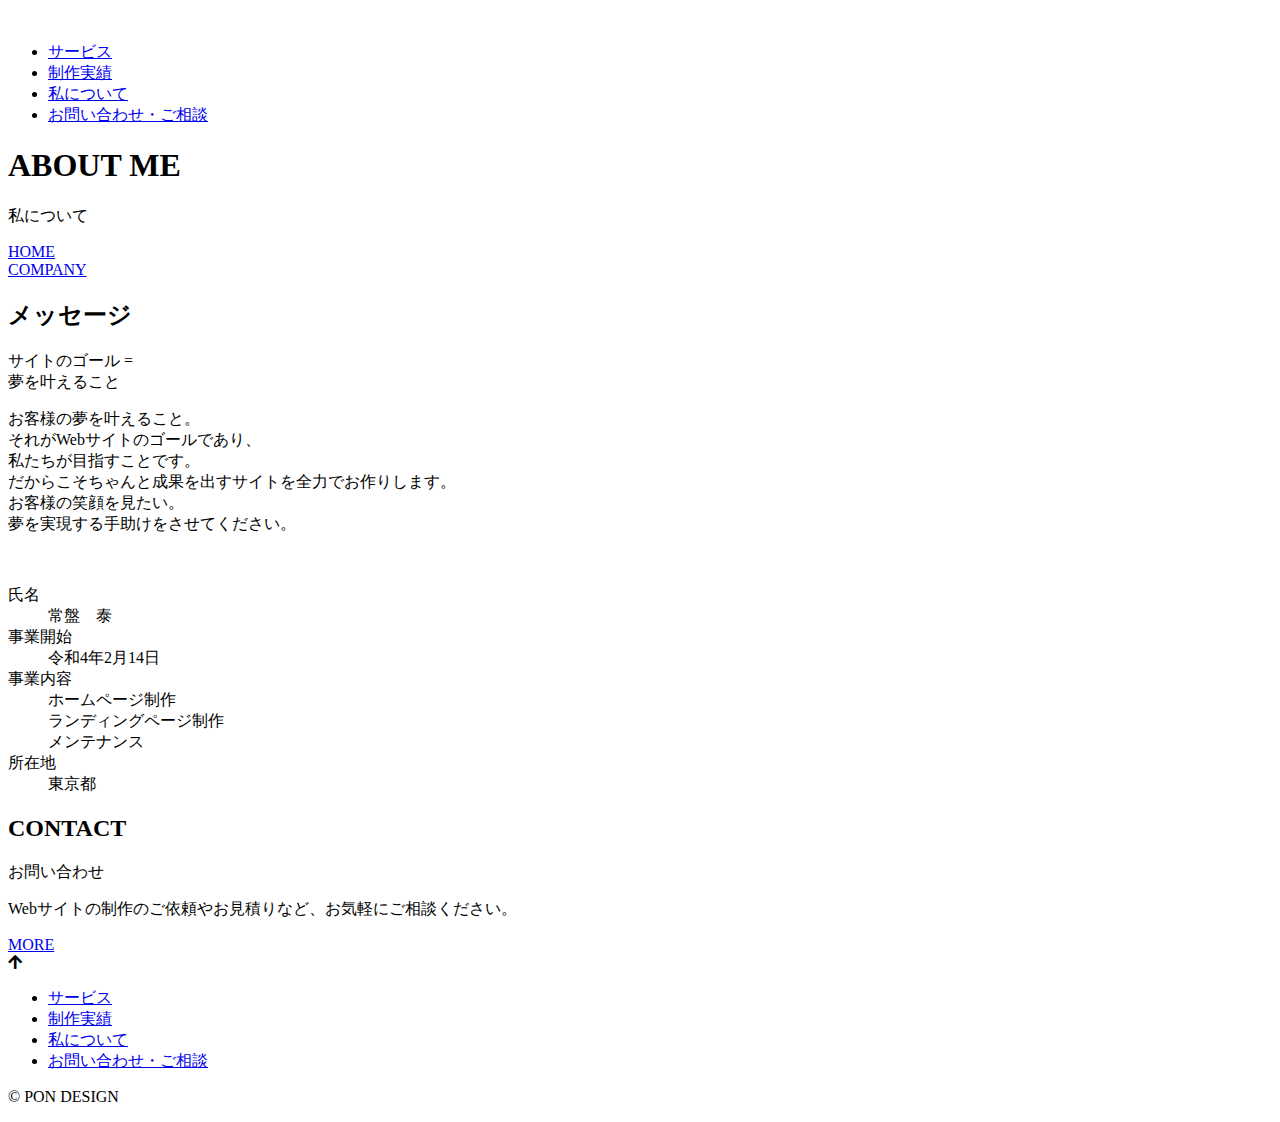
==== company.html @ ebe5a613 "Add files via upload" ====
<!DOCTYPE html>
<html lang="ja">

<head>
  <meta charset="UTF-8">
  <meta http-equiv="X-UA-Compatible" content="IE=edge">
  <meta name="viewport" content="width=device-width, initial-scale=1.0">
  <meta name="description" content="description">
  <title>ねこぽん</title>
  <!-- fontawesome	 -->
  <link rel="stylesheet" href="https://cdnjs.cloudflare.com/ajax/libs/font-awesome/5.11.2/css/all.css">
  <!-- icon -->
  <link rel="shortcut icon" href="./img/favicon.ico" type="image/x-icon">
  <!-- reset css	 -->
  <link rel="stylesheet" href="./css/reset.css">
  <!-- 	google font -->
  <link
    href="https://fonts.googleapis.com/css2?family=Montserrat:wght@400;700&family=Source+Sans+Pro:wght@400;700&display=swap"
    rel="stylesheet">
  <!--  slick	 -->
  <link href="./slick/slick-theme.css" rel="stylesheet" type="text/css">
  <link href="./slick/slick.css" rel="stylesheet" type="text/css">
  <!-- original css	 -->
  <link rel="stylesheet" href="./css/style.css">
</head>

<body>
  <header class="header">
    <div class="header__inner inner">
      <div class="site-title"><a href="./"><img src="./img/logo.svg" alt=""></a></div>
      <nav class="header__nav">
        <ul class="header__list">
          <li class="header__item"><a href="./service.html" class="header__item__link">サービス</a></li>
          <li class="header__item"><a href="./works.html" class="header__item__link">制作実績</a></li>
          <li class="header__item"><a href="./company.html" class="header__item__link">私について</a></li>
          <!-- <li class="header__item"><a href="./recruit.html" class="header__item__link">RECRUIT</a></li> -->
          <li class="header__item"><a href="./contact.html" class="header__item__link">お問い合わせ・ご相談</a></li>
        </ul>
      </nav>
      <div class="burger-btn">
        <span class="bar bar__top"></span>
        <span class="bar bar__mid"></span>
        <span class="bar bar__bottom"></span>
      </div>
    </div>
    <div class="mask"></div>
  </header>
  <!-- /.header -->

  <main class="main">
    <div class="mainvisual">
      <div class="main__contents">
        <h1 class="main-copy">ABOUT ME</h1>
        <p class="sub-copy">私について</p>
      </div>
    </div>
    <!-- /.mainvisual -->

    <div class="pankuzu">
      <div class="pankuzu__inner inner">
        <div class="pankuzu__item"><a href="./">HOME</a></div>
        <div class="pankuzu__item"><a href="./service.html">COMPANY</a></div>
      </div>
    </div>

    <section class="message">
      <div class="message__inner inner">
          <div class="message__contents">
              <h2 class="section-title">メッセージ</h2>
              <p class="message-lead">サイトのゴール =<br class="hidden-md"> 夢を叶えること</p>
              <p class="message-detail">
                  お客様の夢を叶えること。<br>
                  それがWebサイトのゴールであり、<br class="hidden-md">私たちが目指すことです。<br class="hidden-md">だからこそちゃんと成果を出すサイトを全力でお作りします。<br class="hidden-md">お客様の笑顔を見たい。<br>
                  夢を実現する手助けをさせてください。
              </p>
          </div>
      </div>
      <div class="message__content inner">
        <div class="message__content-img"><img src="./img/profile.jpg" alt=""></div>
        <div class="message__content__body">
          <p class="message__content__body-text">
            <dl class="company__list">
              <div class="company__item">
                <dt class="company__item-title">氏名</dt>
                <dd class="company_item-detail">常盤　泰</dd>
              </div>
              <div class="company__item">
                <dt class="company__item-title">事業開始</dt>
                <dd class="company_item-detail">令和4年2月14日</dd>
              </div>
              <div class="company__item">
                <dt class="company__item-title">事業内容</dt>
                <dd class="company_item-detail lh">
                  ホームページ制作<br>
                  ランディングページ制作<br>
                  メンテナンス
                </dd>
              </div>
              <div class="company__item">
                <dt class="company__item-title">所在地</dt>
                <dd class="company_item-detail">東京都</dd>
              </div>
            </dl>
          </p>
        </div>
      </div>
    </section>
    <!-- /.message -->

    <section class="company">
      <div class="company__inner inner">

      </div>
    </section>
    <!-- /.company -->

    <section class="contact">
      <div class="contact__inner inner">
          <h2 class="section-title">CONTACT</h2>
          <span class="section-subtitle">お問い合わせ</span>
          <p class="contact-text">Webサイトの制作のご依頼やお見積りなど、お気軽にご相談ください。</p>
          <div class="util-btn btn"><a href="./contact.html">MORE</a></div>
      </div>
    </section>
    <!-- /.contact -->

    <a class="totop"><i class="fas fa-arrow-up"></i></a>
  </main>
  <!-- /.main -->

  <footer class="footer">
    <div class="footer__inner inner">
      <nav class="footer__nav">
        <ul class="footer__list">
          <li class="footer__item"><a href="./service.html" class="footer__item__link">サービス</a></li>
          <li class="footer__item"><a href="./works.html" class="footer__item__link">制作実績</a></li>
          <li class="footer__item"><a href="./company.html" class="footer__item__link">私について</a></li>
          <!-- <li class="footer__item"><a href="./recruit.html" class="footer__item__link">RECRUIT</a></li> -->
          <li class="footer__item"><a href="./contact.html" class="footer__item__link">お問い合わせ・ご相談</a></li>
        </ul>
      </nav>
      <p class="copyright">&copy; PON DESIGN</p>
    </div>
  </footer>
  <!-- /.footer -->

  <!-- jquery cdn google -->
  <script src="https://ajax.googleapis.com/ajax/libs/jquery/3.6.0/jquery.min.js"></script>
  <!-- slick -->
  <script src="https://cdn.jsdelivr.net/npm/jquery@3/dist/jquery.min.js"></script>
  <script src="./slick/slick.min.js"></script>
  <!-- original js -->
  <script src="./js/script.js"></script>
</body>

</html>
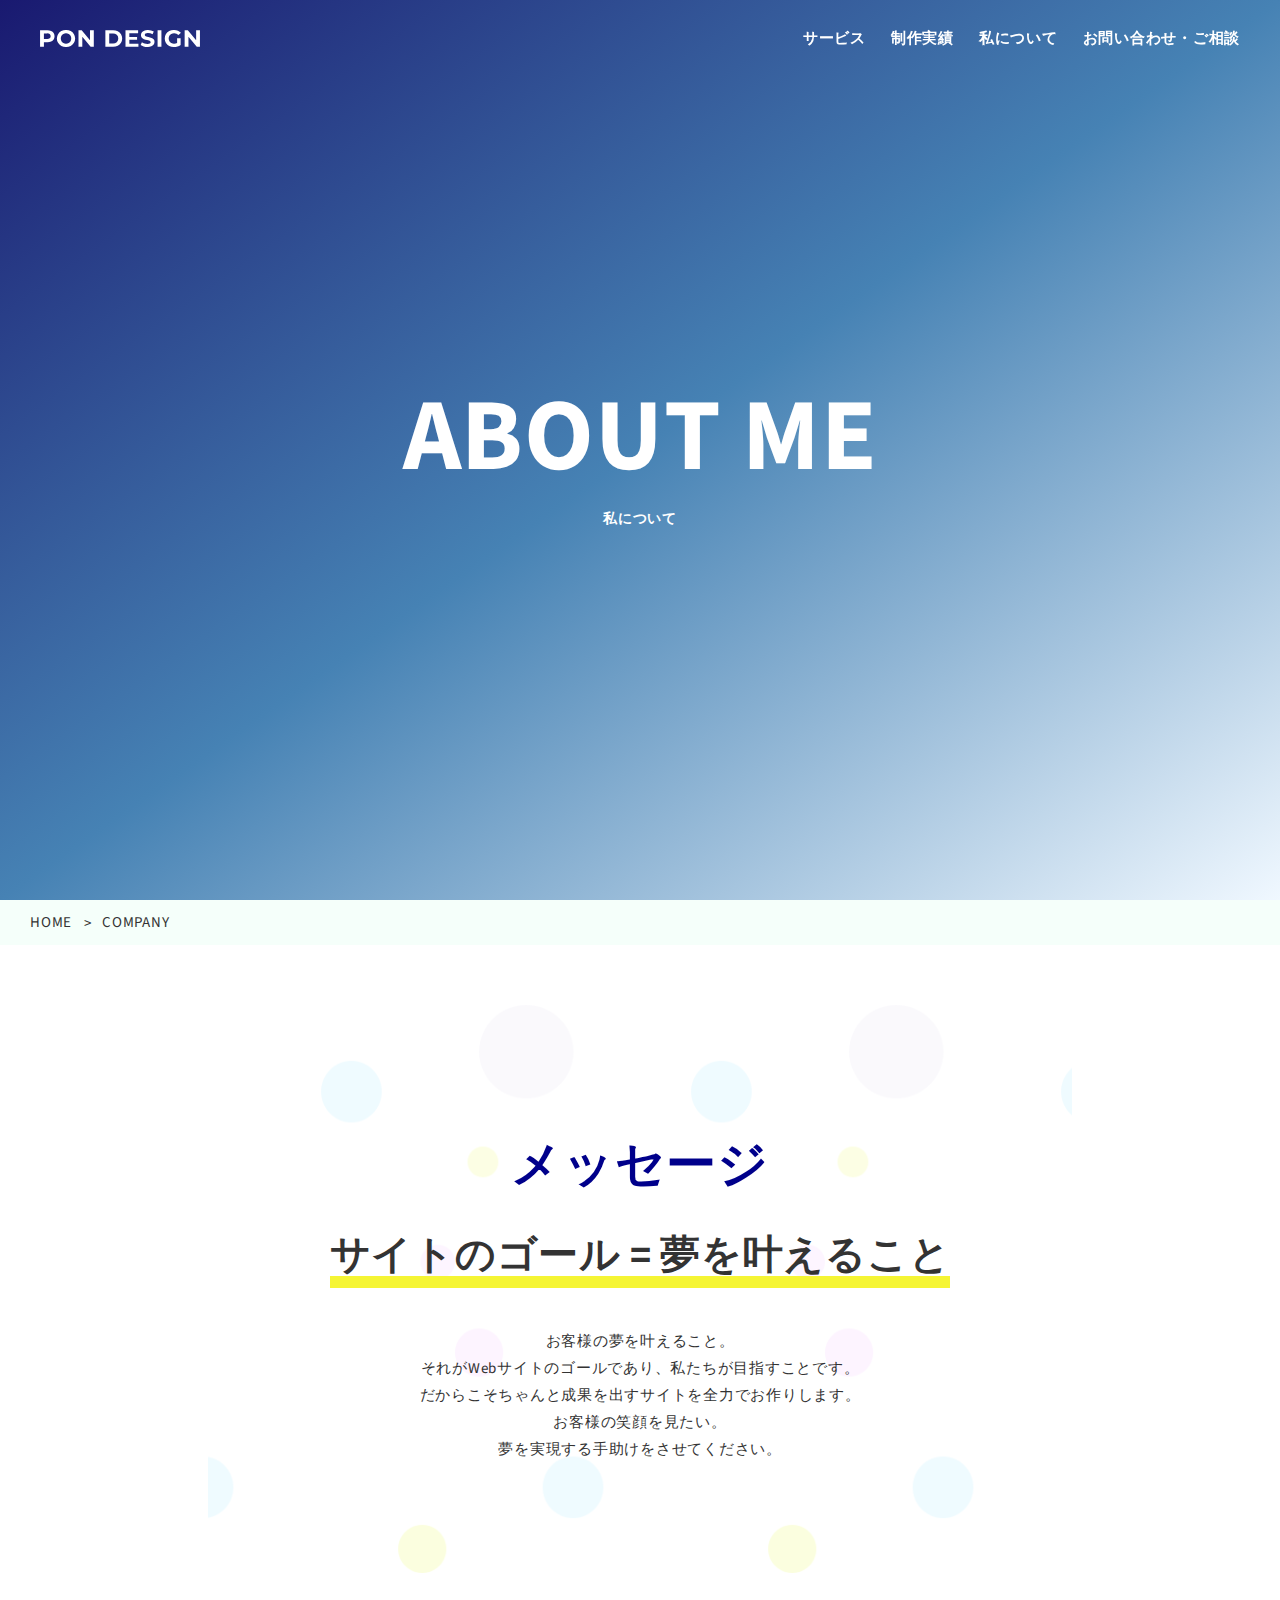
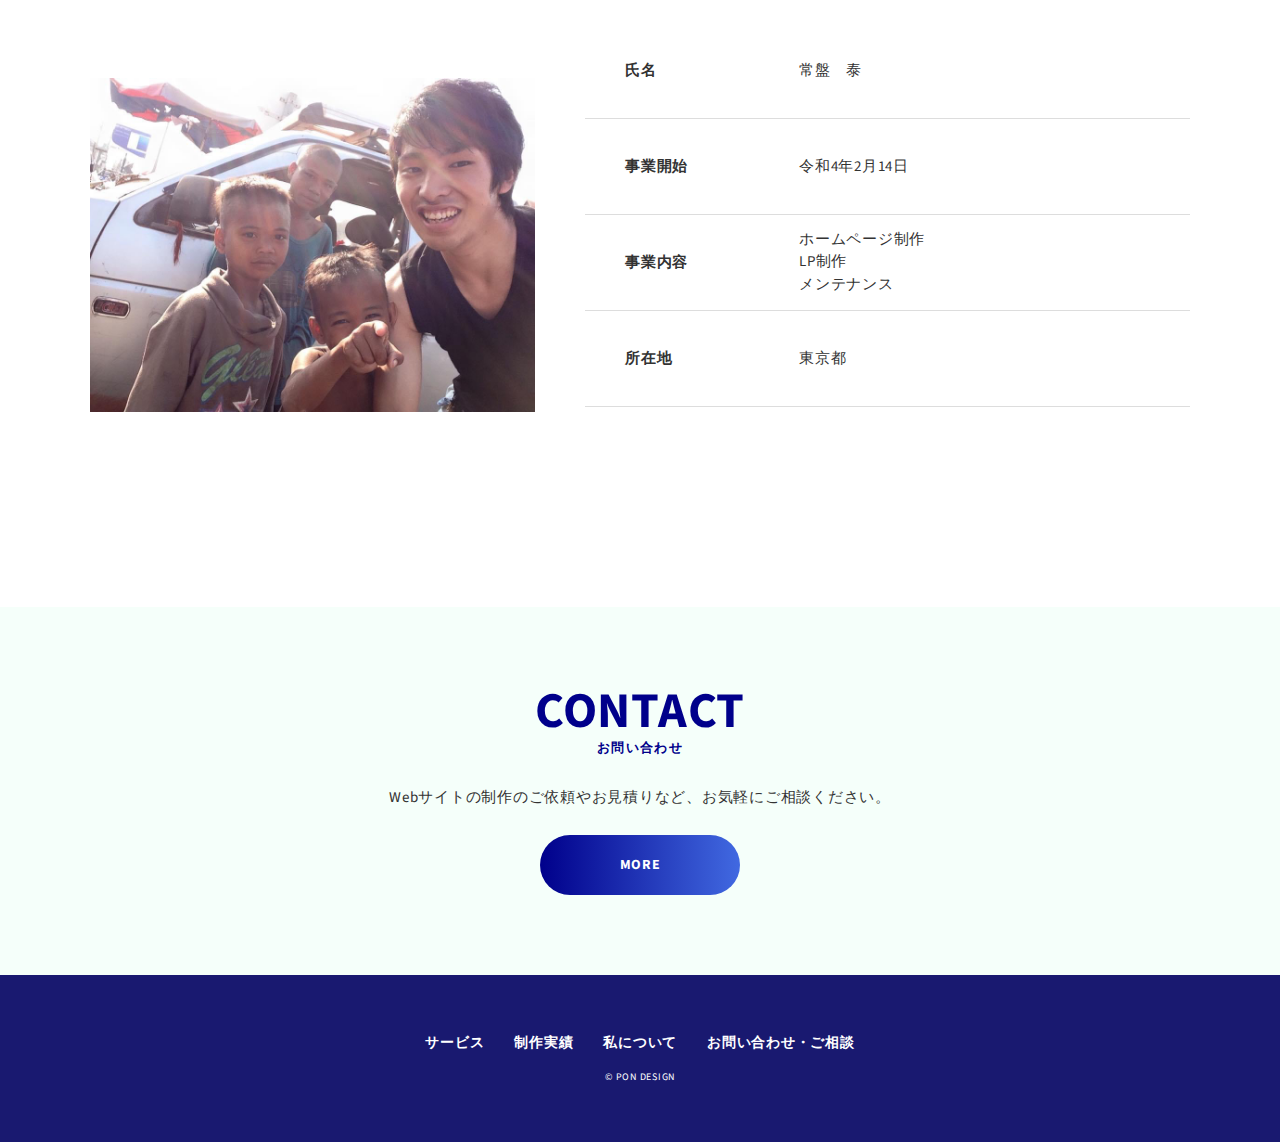
==== commit 0709b750: "Add files via upload" ====
--- a/company.html
+++ b/company.html
@@ -92,7 +92,7 @@
                 <dt class="company__item-title">事業内容</dt>
                 <dd class="company_item-detail lh">
                   ホームページ制作<br>
-                  ランディングページ制作<br>
+                  LP制作<br>
                   メンテナンス
                 </dd>
               </div>
--- a/css/style.css
+++ b/css/style.css
@@ -0,0 +1,2005 @@
+@charset "UTF-8";
+/*==================================================================
+# 設定
+================================================================= */
+/* 色
+-------------------------------------------------------------*/
+/* レイアウト値
+-------------------------------------------------------------*/
+/* 階層
+-------------------------------------------------------------*/
+/* ブレークポイント
+-------------------------------------------------------------*/
+/* メディアクエリー
+-------------------------------------------------------------*/
+/*==================================================================
+# 初期化
+================================================================= */
+*,
+*::before,
+*::after {
+  -webkit-box-sizing: border-box;
+          box-sizing: border-box;
+}
+
+html,
+body {
+  margin: 0;
+  padding: 0;
+}
+
+html {
+  font-size: 62.5%;
+}
+
+body {
+  font-family: 'Montserrat', sans-serif;
+  font-family: 'Source Sans Pro', sans-serif;
+  font-size: 1.5rem;
+  letter-spacing: .05em;
+  color: #333;
+  -webkit-font-smoothing: antialiased;
+  -moz-osx-font-smoothing: grayscale;
+  overflow-x: hidden;
+  overflow-wrap: break-word;
+}
+
+body.noscroll {
+  overflow: hidden;
+}
+
+img {
+  width: 100%;
+  vertical-align: bottom;
+  height: auto;
+  border: none;
+}
+
+/*==================================================================
+#  補完クラス
+================================================================= */
+/*タブレットだけ非表示 
+-------------------------------------------------------------*/
+@media screen and (min-width: 769px) {
+  .hidden-md {
+    display: none;
+  }
+}
+
+/*スマホだけ非表示 
+-------------------------------------------------------------*/
+@media screen and (max-width: 768px) {
+  .hidden-sm {
+    display: none;
+  }
+}
+
+/* セクション
+-------------------------------------------------------------*/
+.section-title {
+  font-size: 5rem;
+  font-weight: 700;
+  color: #00008b;
+  padding-bottom: 5px;
+  text-align: center;
+}
+
+@media screen and (max-width: 768px) {
+  .section-title {
+    font-size: 3rem;
+  }
+}
+
+.section-subtitle {
+  display: block;
+  font-size: 1.3rem;
+  font-weight: 700;
+  color: #00008b;
+  letter-spacing: .1em;
+  text-align: center;
+}
+
+/* 共通クラス
+-------------------------------------------------------------*/
+.inner {
+  margin: 0 auto;
+  padding: 0 30px;
+  -webkit-box-sizing: content-box;
+          box-sizing: content-box;
+}
+
+@media screen and (max-width: 768px) {
+  .inner {
+    padding: 0 20px;
+  }
+}
+
+.text-left {
+  text-align-last: left;
+}
+
+.btn a {
+  display: inline-block;
+  border-radius: 50px;
+  width: 200px;
+  height: 60px;
+  line-height: 60px;
+  color: #fff;
+  background-color: #00008b;
+  text-align: center;
+  -webkit-transition: opacity .3s;
+  transition: opacity .3s;
+}
+
+.btn a:hover {
+  -webkit-transition: opacity .3s;
+  transition: opacity .3s;
+}
+
+.util-btn {
+  margin-top: 30px;
+  text-align: center;
+}
+
+.util-btn a {
+  color: #fff;
+  font-size: 1.4rem;
+  font-weight: 700;
+  background: -webkit-gradient(linear, left top, right top, from(darkblue), to(royalblue));
+  background: linear-gradient(to right, darkblue, royalblue);
+  cursor: pointer;
+}
+
+.util-btn a:hover {
+  opacity: .7;
+}
+
+/* pankuzu
+-------------------------------------------------------------*/
+.pankuzu {
+  background-color: #f5fffa;
+  height: 45px;
+  line-height: 45px;
+  overflow: hidden;
+}
+
+.pankuzu__inner {
+  display: -webkit-box;
+  display: -ms-flexbox;
+  display: flex;
+}
+
+.pankuzu__item {
+  margin-right: 30px;
+  position: relative;
+}
+
+.pankuzu__item::after {
+  position: absolute;
+  content: '>';
+  top: 50%;
+  right: -20px;
+  -webkit-transform: translateY(-50%);
+          transform: translateY(-50%);
+}
+
+.pankuzu__item:last-child::after {
+  position: absolute;
+  content: '';
+}
+
+.pankuzu__item a {
+  text-decoration: none;
+  color: #333;
+}
+
+@media screen and (max-width: 768px) {
+  .pankuzu__item a {
+    font-size: 1.1rem;
+  }
+}
+
+/*==================================================================
+# header
+================================================================= */
+.header {
+  position: fixed;
+  top: 0;
+  left: 0;
+  width: 100%;
+  padding: 30px 0;
+  z-index: 30;
+}
+
+.header.scroll {
+  background-color: #00008b;
+}
+
+.header__inner {
+  max-width: 1200px;
+  display: -webkit-box;
+  display: -ms-flexbox;
+  display: flex;
+  -webkit-box-pack: justify;
+      -ms-flex-pack: justify;
+          justify-content: space-between;
+  -webkit-box-align: center;
+      -ms-flex-align: center;
+          align-items: center;
+}
+
+.site-title {
+  width: 160px;
+}
+
+.site-title.hidden {
+  opacity: 0;
+}
+
+@media screen and (max-width: 768px) {
+  .site-title {
+    width: 122px;
+  }
+}
+
+@media screen and (max-width: 768px) {
+  .header__nav {
+    position: fixed;
+    top: 200px;
+    left: 0;
+    display: none;
+    width: 100%;
+    height: 100%;
+  }
+}
+
+.header__list {
+  display: -webkit-box;
+  display: -ms-flexbox;
+  display: flex;
+}
+
+@media screen and (max-width: 768px) {
+  .header__list {
+    position: fixed;
+    -webkit-box-orient: vertical;
+    -webkit-box-direction: normal;
+        -ms-flex-direction: column;
+            flex-direction: column;
+    -webkit-box-align: center;
+        -ms-flex-align: center;
+            align-items: center;
+    -webkit-box-pack: center;
+        -ms-flex-pack: center;
+            justify-content: center;
+    width: 100%;
+  }
+}
+
+@media screen and (min-width: 769px) {
+  .header__item + .header__item {
+    margin-left: 25px;
+  }
+}
+
+@media screen and (max-width: 768px) {
+  .header__item {
+    padding: 20px 0;
+  }
+}
+
+.header__item__link {
+  display: inline-block;
+  color: #fff;
+  font-size: 1.5rem;
+  font-weight: 700;
+  position: relative;
+}
+
+.header__item__link::after {
+  position: absolute;
+  left: 0;
+  content: '';
+  width: 100%;
+  height: 2px;
+  background-color: #fff;
+  bottom: -8px;
+  -webkit-transform: scale(0, 1);
+          transform: scale(0, 1);
+  -webkit-transform-origin: left top;
+          transform-origin: left top;
+  -webkit-transition: -webkit-transform .3s;
+  transition: -webkit-transform .3s;
+  transition: transform .3s;
+  transition: transform .3s, -webkit-transform .3s;
+}
+
+.header__item__link:hover::after {
+  -webkit-transform: scale(1, 1);
+          transform: scale(1, 1);
+}
+
+.burger-btn {
+  display: none;
+  z-index: 30;
+}
+
+@media screen and (max-width: 768px) {
+  .burger-btn {
+    display: block;
+  }
+  .burger-btn.cross .bar__top {
+    -webkit-transform: translateY(12px) rotate(45deg);
+            transform: translateY(12px) rotate(45deg);
+    -webkit-transition: -webkit-transform .3s;
+    transition: -webkit-transform .3s;
+    transition: transform .3s;
+    transition: transform .3s, -webkit-transform .3s;
+  }
+  .burger-btn.cross .bar__mid {
+    opacity: 0;
+    -webkit-transition: opacity .3s;
+    transition: opacity .3s;
+  }
+  .burger-btn.cross .bar__bottom {
+    -webkit-transform: translateY(-6px) rotate(-45deg);
+            transform: translateY(-6px) rotate(-45deg);
+    -webkit-transition: -webkit-transform .3s;
+    transition: -webkit-transform .3s;
+    transition: transform .3s;
+    transition: transform .3s, -webkit-transform .3s;
+  }
+}
+
+.bar {
+  display: block;
+  width: 34px;
+  height: 2px;
+  border-radius: 3px;
+  background-color: #fff;
+  -webkit-transition: -webkit-transform .3s;
+  transition: -webkit-transform .3s;
+  transition: transform .3s;
+  transition: transform .3s, -webkit-transform .3s;
+}
+
+.bar__top {
+  margin-bottom: 7px;
+}
+
+.bar__mid {
+  margin-bottom: 7px;
+}
+
+.mask {
+  position: fixed;
+  top: 0;
+  left: 0;
+  width: 100%;
+  height: 100%;
+  background: linear-gradient(45deg, darkblue, royalblue);
+  z-index: -1;
+  display: none;
+}
+
+.mask.open {
+  display: block;
+}
+
+/* mainvisual 
+-------------------------------------------------------------*/
+.mainvisual {
+  background: -webkit-gradient(linear, left top, right bottom, from(#191970), color-stop(#4682b4), to(#f0f8ff));
+  background: linear-gradient(to bottom right, #191970, #4682b4, #f0f8ff);
+  position: relative;
+  top: 0;
+  left: 0;
+  width: 100%;
+  height: 100vh;
+  padding: 0 30px;
+}
+
+.main__contents {
+  width: 100%;
+  position: absolute;
+  top: 50%;
+  left: 50%;
+  -webkit-transform: translate(-50%, -50%);
+          transform: translate(-50%, -50%);
+  text-align: center;
+}
+
+@media screen and (max-width: 768px) {
+  .main__contents {
+    text-align: left;
+    padding: 0 30px;
+  }
+}
+
+.main-copy {
+  font-size: 10.2rem;
+  font-weight: 700;
+  line-height: 1.25;
+  color: #fff;
+}
+
+@media screen and (max-width: 768px) {
+  .main-copy {
+    font-size: 4.8rem;
+  }
+}
+
+.sub-copy {
+  margin-top: 10px;
+  font-size: 1.4rem;
+  font-weight: 700;
+  color: #fff;
+}
+
+@media screen and (max-width: 768px) {
+  .sub-copy {
+    font-size: 1.3rem;
+  }
+}
+
+.ja-copy {
+  margin-top: 20px;
+  font-size: 2.4rem;
+  font-weight: 700;
+  color: #fff;
+  letter-spacing: .108em;
+}
+
+@media screen and (max-width: 768px) {
+  .ja-copy {
+    font-size: 1.6rem;
+    line-height: 1.8125;
+  }
+}
+
+.mainvisual-btn {
+  margin-top: 50px;
+}
+
+.mainvisual-btn a {
+  border: 1px solid #fff;
+  background-color: transparent;
+  position: relative;
+}
+
+.mainvisual-btn a::after {
+  position: absolute;
+  content: '';
+  top: 50%;
+  right: 30px;
+  -webkit-transform: translateY(-50%);
+          transform: translateY(-50%);
+  width: 0;
+  height: 0;
+  border-style: solid;
+  border-width: 5px 0 5px 5px;
+  border-color: transparent transparent transparent #fff;
+  -webkit-transition: .3s;
+  transition: .3s;
+}
+
+.mainvisual-btn a:hover::after {
+  right: 20px;
+  -webkit-transition: .3s;
+  transition: .3s;
+}
+
+/* news
+-------------------------------------------------------------*/
+.news {
+  margin-top: 70px;
+}
+
+.news__inner {
+  max-width: 917px;
+}
+
+@media screen and (min-width: 769px) {
+  .news__inner {
+    display: -webkit-box;
+    display: -ms-flexbox;
+    display: flex;
+  }
+}
+
+@media screen and (min-width: 769px) {
+  .news__title {
+    margin-right: 50px;
+  }
+}
+
+@media screen and (max-width: 768px) {
+  .news__contents {
+    margin-top: 32px;
+  }
+}
+
+@media screen and (min-width: 769px) {
+  .news__article {
+    display: -webkit-box;
+    display: -ms-flexbox;
+    display: flex;
+  }
+  .news__article + .news__article {
+    margin-top: 15px;
+  }
+}
+
+@media screen and (max-width: 768px) {
+  .news__article + .news__article {
+    margin-top: 40px;
+  }
+}
+
+.news__date {
+  display: -webkit-box;
+  display: -ms-flexbox;
+  display: flex;
+  -webkit-box-align: center;
+      -ms-flex-align: center;
+          align-items: center;
+}
+
+.news__date-detail {
+  font-size: 1.5rem;
+  letter-spacing: .1em;
+  margin-right: 20px;
+}
+
+.news__kind {
+  display: inline-block;
+  width: 82px;
+  height: 22px;
+  line-height: 22px;
+  text-align: center;
+  font-size: 1.2rem;
+  font-weight: 700;
+  background-color: #f5fffa;
+  border-radius: 50px;
+  margin-right: 20px;
+}
+
+.news__detail {
+  font-size: 1.5rem;
+}
+
+@media screen and (max-width: 768px) {
+  .news__detail {
+    margin-top: 10px;
+    line-height: 1.9285;
+  }
+}
+
+/* service
+-------------------------------------------------------------*/
+.service {
+  margin-top: 140px;
+}
+
+@media screen and (max-width: 768px) {
+  .service {
+    margin-top: 80px;
+  }
+}
+
+.service__inner {
+  max-width: 1110px;
+}
+
+.service__list {
+  margin-top: 30px;
+}
+
+@media screen and (min-width: 769px) {
+  .service__list {
+    display: -webkit-box;
+    display: -ms-flexbox;
+    display: flex;
+    -webkit-box-pack: justify;
+        -ms-flex-pack: justify;
+            justify-content: space-between;
+  }
+}
+
+.service__item {
+  -webkit-transition: all .3s;
+  transition: all .3s;
+}
+
+.service__item:hover {
+  -webkit-transition: all .3s;
+  transition: all .3s;
+  opacity: .7;
+  cursor: pointer;
+}
+
+@media screen and (min-width: 769px) {
+  .service__item {
+    -webkit-box-flex: 0;
+        -ms-flex: 0 0 31.531531%;
+            flex: 0 0 31.531531%;
+  }
+}
+
+@media screen and (max-width: 768px) {
+  .service__item {
+    margin-top: 40px;
+  }
+}
+
+.service__item__link {
+  text-decoration: none;
+  color: #333;
+}
+
+.service__body {
+  margin-top: 24px;
+}
+
+@media screen and (max-width: 768px) {
+  .service__body {
+    margin-top: 14px;
+  }
+}
+
+.service__body-title {
+  text-align: center;
+  font-size: 1.8rem;
+  font-weight: 700;
+}
+
+.service__body-detail {
+  margin-top: 17px;
+  font-size: 1.5rem;
+  line-height: 1.8;
+}
+
+@media screen and (max-width: 768px) {
+  .service__body-detail {
+    margin-top: 10px;
+  }
+}
+
+/* works
+-------------------------------------------------------------*/
+.works {
+  margin-top: 140px;
+}
+
+@media screen and (max-width: 768px) {
+  .works {
+    margin-top: 80px;
+  }
+}
+
+.works__inner {
+  position: relative;
+  padding: 60px 30px 80px;
+}
+
+@media screen and (min-width: 769px) {
+  .works__inner {
+    max-width: 1261px;
+    display: -webkit-box;
+    display: -ms-flexbox;
+    display: flex;
+    -webkit-box-align: center;
+        -ms-flex-align: center;
+            align-items: center;
+  }
+}
+
+@media screen and (min-width: 769px) {
+  .slider {
+    width: 59.4747%;
+  }
+}
+
+.works__contents {
+  text-align: center;
+}
+
+@media screen and (min-width: 769px) {
+  .works__contents {
+    width: 430px;
+  }
+}
+
+@media screen and (max-width: 768px) {
+  .works__contents {
+    margin-top: 60px;
+  }
+}
+
+.works__contents-detail {
+  margin-top: 30px;
+  font-size: 1.5rem;
+  line-height: 1.8;
+}
+
+.bg-gray {
+  position: absolute;
+  bottom: 0;
+  right: 0;
+  background-color: #f5fffa;
+  z-index: -1;
+  height: 100%;
+  width: 66.375%;
+}
+
+@media screen and (max-width: 768px) {
+  .bg-gray {
+    height: 66.375%;
+    width: 100%;
+  }
+}
+
+/* slider
+-------------------------------------------------------------*/
+.slick-dots {
+  text-align: right;
+}
+
+/* company
+-------------------------------------------------------------*/
+.company {
+  margin-top: 60px;
+}
+
+.company__inner {
+  max-width: 1300px;
+  position: relative;
+}
+
+.company__inner::after {
+  position: absolute;
+  content: '';
+  top: 0;
+  left: 0;
+  width: 100%;
+  height: 100%;
+  background: url(../img/bg-face.png) no-repeat center center/contain;
+  z-index: -1;
+}
+
+@media screen and (max-width: 768px) {
+  .company__inner::after {
+    display: none;
+  }
+}
+
+.company__contents {
+  margin: 0 auto;
+  text-align: center;
+}
+
+@media screen and (min-width: 769px) {
+  .company__contents {
+    max-width: 864px;
+    padding: 136px 30px 70px;
+    background: url(../img/sp_bg-circle.png) repeat center center/contain;
+  }
+}
+
+.company-lead {
+  margin-top: 40px;
+  display: inline-block;
+  font-size: 4rem;
+  font-weight: 700;
+  border-bottom: 12px solid #F5F534;
+}
+
+@media screen and (max-width: 768px) {
+  .company-lead {
+    font-size: 3.2rem;
+    line-height: 1.5;
+  }
+}
+
+.company-detail {
+  margin: 40px auto;
+  max-width: 450px;
+  font-size: 1.5rem;
+  line-height: 1.8;
+}
+
+/* recruit
+-------------------------------------------------------------*/
+.recruit {
+  margin-top: 65px;
+  background-color: #f5fffa;
+}
+
+.recruit__inner {
+  max-width: 1110px;
+  margin: 0 auto;
+  padding: 30px;
+}
+
+@media screen and (min-width: 769px) {
+  .recruit__inner {
+    display: -webkit-box;
+    display: -ms-flexbox;
+    display: flex;
+    -webkit-box-align: center;
+        -ms-flex-align: center;
+            align-items: center;
+    -webkit-box-orient: horizontal;
+    -webkit-box-direction: reverse;
+        -ms-flex-direction: row-reverse;
+            flex-direction: row-reverse;
+    width: 90%;
+  }
+}
+
+.recruit__contents {
+  height: 100%;
+  text-align: center;
+}
+
+@media screen and (min-width: 769px) {
+  .recruit__contents {
+    width: 40.09%;
+  }
+}
+
+@media screen and (max-width: 768px) {
+  .recruit__contents {
+    padding: 60px 0 50px;
+  }
+}
+
+.recruit-detail {
+  margin-top: 30px;
+  font-size: 1.5rem;
+}
+
+.recruit__img {
+  width: 100%;
+}
+
+@media screen and (min-width: 769px) {
+  .recruit__img {
+    width: 59.99%;
+  }
+}
+
+.recruit__contact {
+  margin-top: 100px;
+}
+
+/*==================================================================
+# main
+================================================================= */
+.totop {
+  position: fixed;
+  right: 30px;
+  bottom: 30px;
+  display: block;
+  width: 50px;
+  height: 50px;
+  background-color: #00008b;
+  border-radius: 50%;
+  cursor: pointer;
+  -webkit-transition: opacity .3s;
+  transition: opacity .3s;
+  z-index: 3;
+  display: none;
+}
+
+@media screen and (max-width: 768px) {
+  .totop {
+    right: 20px;
+  }
+}
+
+.totop i {
+  position: absolute;
+  top: 50%;
+  left: 50%;
+  -webkit-transform: translate(-50%, -50%);
+          transform: translate(-50%, -50%);
+  color: #fff;
+}
+
+.totop:hover {
+  opacity: .7;
+  -webkit-transition: opacity .3s;
+  transition: opacity .3s;
+}
+
+/* contact
+-------------------------------------------------------------*/
+.contact {
+  margin-top: 100px;
+  padding: 80px 0;
+  background-color: #f5fffa;
+}
+
+.contact-text {
+  margin-top: 35px;
+  text-align: center;
+}
+
+.contact__lead {
+  margin-top: 70px;
+  text-align: center;
+}
+
+.contact__wrapper {
+  margin-top: 40px;
+  margin-bottom: 70px;
+  background-color: #F7F7F7;
+  padding: 90px;
+}
+
+/*==================================================================
+# footer
+================================================================= */
+.footer {
+  background-color: #191970;
+  color: #fff;
+  padding: 60px 30px;
+}
+
+.footer__list {
+  display: -webkit-box;
+  display: -ms-flexbox;
+  display: flex;
+  -ms-flex-wrap: wrap;
+      flex-wrap: wrap;
+}
+
+@media screen and (min-width: 769px) {
+  .footer__list {
+    -webkit-box-pack: center;
+        -ms-flex-pack: center;
+            justify-content: center;
+  }
+}
+
+.footer__item {
+  margin-right: 30px;
+}
+
+.footer__item:last-child {
+  margin-right: 0;
+}
+
+@media screen and (max-width: 768px) {
+  .footer__item {
+    margin-bottom: 20px;
+  }
+}
+
+.footer__item__link {
+  color: #fff;
+  font-size: 1.4rem;
+  font-weight: 700;
+}
+
+.copyright {
+  margin-top: 22px;
+  text-align: center;
+  font-size: 1rem;
+  color: #fff;
+}
+
+/*==================================================================
+# News
+================================================================= */
+.news {
+  margin-top: 110px;
+}
+
+@media screen and (max-width: 768px) {
+  .news {
+    margin-top: 70px;
+  }
+}
+
+.news__inner {
+  max-width: 917px;
+}
+
+@media screen and (min-width: 769px) {
+  .news__inner {
+    display: -webkit-box;
+    display: -ms-flexbox;
+    display: flex;
+  }
+}
+
+@media screen and (max-width: 768px) {
+  .news__contents {
+    margin-top: 32px;
+  }
+}
+
+.news__article + .news__article {
+  margin-top: 20px;
+}
+
+@media screen and (max-width: 768px) {
+  .news__article + .news__article {
+    margin-top: 40px;
+  }
+}
+
+.news__article__link {
+  -webkit-transition: all .3s;
+  transition: all .3s;
+}
+
+.news__article__link:hover {
+  -webkit-transition: all .3s;
+  transition: all .3s;
+  opacity: .7;
+  cursor: pointer;
+}
+
+@media screen and (min-width: 769px) {
+  .news__article__link {
+    display: -webkit-box;
+    display: -ms-flexbox;
+    display: flex;
+    text-decoration: none;
+    color: #333;
+  }
+}
+
+.news__date {
+  display: -webkit-box;
+  display: -ms-flexbox;
+  display: flex;
+  -webkit-box-align: center;
+      -ms-flex-align: center;
+          align-items: center;
+}
+
+.news__date-detail {
+  color: #333;
+  font-size: 1.5rem;
+  letter-spacing: .1em;
+  margin-right: 20px;
+}
+
+.news__kind {
+  display: inline-block;
+  width: 82px;
+  height: 22px;
+  line-height: 22px;
+  text-align: center;
+  color: #333;
+  font-size: 1.2rem;
+  font-weight: 700;
+  background-color: #f5fffa;
+  border-radius: 50px;
+  margin-right: 20px;
+}
+
+.news__detail {
+  font-size: 1.5rem;
+  color: #333;
+}
+
+@media screen and (max-width: 768px) {
+  .news__detail {
+    margin-top: 10px;
+    line-height: 1.714285;
+  }
+}
+
+.news__list {
+  display: -webkit-box;
+  display: -ms-flexbox;
+  display: flex;
+  -webkit-box-pack: center;
+      -ms-flex-pack: center;
+          justify-content: center;
+  margin-top: 40px;
+}
+
+.news__item {
+  margin-right: 10px;
+}
+
+.news__item:last-child {
+  margin-right: 0;
+}
+
+.news__item a {
+  display: inline-block;
+  width: 45px;
+  height: 45px;
+  line-height: 45px;
+  border-radius: 50%;
+  color: #fff;
+  font-weight: bold;
+  font-size: 2re;
+  text-align: center;
+}
+
+.news__item a.checked {
+  background: #f5fffa;
+  color: #00008b;
+}
+
+/*==================================================================
+# news-article
+================================================================= */
+.news__article__inner {
+  max-width: 750px;
+}
+
+.news__article-title {
+  font-size: 3.6rem;
+  letter-spacing: .05em;
+  margin-bottom: 13px;
+  line-height: 1.4375;
+}
+
+@media screen and (max-width: 768px) {
+  .news__article-title {
+    font-size: 2.2rem;
+    margin-bottom: 20px;
+    line-height: 1.5454;
+  }
+}
+
+.news__article-img {
+  margin-top: 27px;
+}
+
+@media screen and (max-width: 768px) {
+  .news__article-img {
+    margin-top: 14px;
+  }
+}
+
+.news__article-subtitle {
+  margin-top: 60px;
+  font-size: 2.4rem;
+  font-weight: 700;
+  letter-spacing: .018em;
+  padding-left: 16px;
+  position: relative;
+}
+
+@media screen and (max-width: 768px) {
+  .news__article-subtitle {
+    margin-top: 40px;
+    font-size: 1.8rem;
+  }
+}
+
+.news__article-subtitle::after {
+  position: absolute;
+  content: '';
+  top: 50%;
+  left: 0;
+  -webkit-transform: translateY(-50%);
+          transform: translateY(-50%);
+  height: 38px;
+  width: 6px;
+  background-color: #00008b;
+  border-radius: 10px;
+}
+
+@media screen and (max-width: 768px) {
+  .news__article-subtitle::after {
+    height: 18px;
+  }
+}
+
+.news__article-small-title {
+  margin-top: 40px;
+  font-size: 1.8rem;
+  font-weight: 700;
+  letter-spacing: .018em;
+}
+
+@media screen and (max-width: 768px) {
+  .news__article-small-title {
+    font-size: 1.6rem;
+  }
+}
+
+.news__article-text {
+  margin-top: 20px;
+  letter-spacing: .05em;
+  line-height: 1.666;
+}
+
+.news__article-text:first-child {
+  margin-top: 30px;
+}
+
+.news__article-text:last-child {
+  margin-top: 30px;
+}
+
+.news__article__sns__list {
+  margin-top: 40px;
+  display: -webkit-box;
+  display: -ms-flexbox;
+  display: flex;
+  -ms-flex-wrap: wrap;
+      flex-wrap: wrap;
+  -webkit-box-pack: justify;
+      -ms-flex-pack: justify;
+          justify-content: space-between;
+  width: 100%;
+  max-width: 375px;
+  height: 30px;
+  line-height: 30px;
+}
+
+.news__article__sns__item__link {
+  border-radius: 5px;
+  height: 30px;
+  line-height: 30px;
+}
+
+.news__article__sns__item__link i {
+  height: 30px;
+  line-height: 30px;
+}
+
+.twitter {
+  padding: 5px 10px;
+  background-color: lightblue;
+  color: #fff;
+}
+
+.line {
+  color: green;
+}
+
+.news__article__list {
+  margin-top: 40px;
+}
+
+.news__article__list__content {
+  display: -webkit-box;
+  display: -ms-flexbox;
+  display: flex;
+  -ms-flex-pack: distribute;
+      justify-content: space-around;
+  -webkit-box-align: center;
+      -ms-flex-align: center;
+          align-items: center;
+  height: 94px;
+  border-top: 1px solid #B8AED5;
+  border-bottom: 1px solid #B8AED5;
+  position: relative;
+}
+
+@media screen and (max-width: 768px) {
+  .news__article__list__content {
+    height: 120px;
+  }
+}
+
+.news__article__list__content::after {
+  position: absolute;
+  content: '';
+  top: 50%;
+  right: 50%;
+  -webkit-transform: translate(-50%, -50%);
+          transform: translate(-50%, -50%);
+  background-color: #B8AED5;
+  height: 70px;
+  width: 1px;
+}
+
+.news__article__item {
+  width: 39.8219%;
+}
+
+.news__article__item__link {
+  font-size: 1.5rem;
+  letter-spacing: .05em;
+  line-height: 1.5714;
+  color: #00008b;
+}
+
+@media screen and (max-width: 768px) {
+  .news__article__item__link {
+    font-size: 1.2rem;
+  }
+}
+
+.news__article__list-text {
+  margin-top: 20px;
+  font-size: 1.4rem;
+  letter-spacing: .08em;
+  text-align: center;
+}
+
+.news__article__list-text a {
+  color: #00008b;
+}
+
+/*==================================================================
+# service
+================================================================= */
+@media screen and (min-width: 769px) {
+  .service__service .section-title {
+    margin-top: 120px;
+  }
+}
+
+.service__service__content {
+  max-width: 1110px;
+}
+
+@media screen and (max-width: 768px) {
+  .service__service__content {
+    margin-top: 40px;
+  }
+}
+
+.service__service__content__list {
+  margin-top: 70px;
+}
+
+@media screen and (min-width: 769px) {
+  .service__service__content__list {
+    display: -webkit-box;
+    display: -ms-flexbox;
+    display: flex;
+    -webkit-box-pack: justify;
+        -ms-flex-pack: justify;
+            justify-content: space-between;
+  }
+}
+
+@media screen and (min-width: 769px) {
+  .service__service__content__item {
+    width: 30%;
+  }
+}
+
+@media screen and (max-width: 768px) {
+  .service__service__content__item + .service__service__content__item {
+    margin-top: 50px;
+  }
+}
+
+@media screen and (min-width: 769px) {
+  .service__service__content__img {
+    width: 100%;
+  }
+}
+
+.service__service__content__body {
+  margin-top: 25px;
+}
+
+@media screen and (min-width: 769px) {
+  .service__service__content__body {
+    width: 100%;
+  }
+}
+
+.service__service__content-title {
+  font-size: 2rem;
+  font-weight: 700;
+  letter-spacing: .05em;
+}
+
+@media screen and (max-width: 768px) {
+  .service__service__content-title {
+    font-size: 1.8rem;
+    text-align: center;
+  }
+}
+
+.service__service__content-detail {
+  margin-top: 15px;
+  font-size: 1.5rem;
+  letter-spacing: .05em;
+  line-height: 1.8;
+}
+
+@media screen and (max-width: 768px) {
+  .service__service__content-detail {
+    font-size: 1.4rem;
+    line-height: 1.7143;
+    margin-top: 15px;
+  }
+}
+
+/* strength
+-------------------------------------------------------------*/
+.strength .section-title {
+  margin-top: 120px;
+}
+
+@media screen and (max-width: 768px) {
+  .strength .section-title {
+    margin-top: 50px;
+  }
+}
+
+@media screen and (min-width: 769px) {
+  .strength .section-subtitle {
+    margin-bottom: 50px;
+  }
+}
+
+.strength__inner {
+  max-width: 850px;
+}
+
+.strength__list {
+  margin-top: 70px;
+}
+
+@media screen and (max-width: 768px) {
+  .strength__list {
+    margin-top: 30px;
+  }
+}
+
+.strength__item {
+  margin: 0 auto;
+  padding: 35px 40px;
+  border-radius: 20px;
+  background-color: #f5fffa;
+}
+
+@media screen and (max-width: 768px) {
+  .strength__item {
+    padding: 25px 30px;
+  }
+}
+
+.strength__item + .strength__item {
+  margin-top: 30px;
+}
+
+.strength__item__link {
+  color: #333;
+}
+
+@media screen and (min-width: 769px) {
+  .strength__item__link {
+    display: -webkit-box;
+    display: -ms-flexbox;
+    display: flex;
+    -webkit-box-pack: justify;
+        -ms-flex-pack: justify;
+            justify-content: space-between;
+    -webkit-box-align: center;
+        -ms-flex-align: center;
+            align-items: center;
+  }
+}
+
+.strength__item__body {
+  width: 60%;
+  max-width: 400px;
+}
+
+@media screen and (max-width: 768px) {
+  .strength__item__body {
+    width: 100%;
+  }
+}
+
+.strength__item__body-title {
+  font-size: 2rem;
+  font-weight: 700;
+  margin-bottom: 15px;
+}
+
+.strength__item__body-text {
+  margin-top: 30px;
+  line-height: 1.5;
+}
+
+.strength__item-img {
+  width: 40%;
+}
+
+@media screen and (max-width: 768px) {
+  .strength__item-img {
+    width: 100%;
+    margin-bottom: 30px;
+  }
+}
+
+.flex-reverse {
+  -webkit-box-orient: horizontal;
+  -webkit-box-direction: reverse;
+      -ms-flex-direction: row-reverse;
+          flex-direction: row-reverse;
+}
+
+/*==================================================================
+# works
+================================================================= */
+.works__works__inner {
+  max-width: 1300px;
+  margin-top: 70px;
+}
+
+@media screen and (max-width: 768px) {
+  .works__works__inner {
+    margin-top: 40px;
+  }
+}
+
+.works__works__list {
+  display: -webkit-box;
+  display: -ms-flexbox;
+  display: flex;
+  -ms-flex-wrap: wrap;
+      flex-wrap: wrap;
+}
+
+.works__works__item {
+  -webkit-transition: all .3s;
+  transition: all .3s;
+}
+
+.works__works__item:hover {
+  -webkit-transition: all .3s;
+  transition: all .3s;
+  opacity: .7;
+  cursor: pointer;
+}
+
+@media screen and (min-width: 769px) {
+  .works__works__item {
+    width: calc(31.82% - 30px * 2 / 3);
+    margin-left: 30px;
+    margin-bottom: 50px;
+  }
+}
+
+@media screen and (max-width: 768px) {
+  .works__works__item {
+    margin-bottom: 40px;
+  }
+}
+
+.works__works__name {
+  font-size: 1.5rem;
+  margin-top: 14px;
+  text-align: center;
+}
+
+/* company
+-------------------------------------------------------------*/
+.company {
+  margin-top: 140px;
+}
+
+.company__inner {
+  max-width: 1110px;
+}
+
+.company__list {
+  margin-bottom: 60px;
+}
+
+.company__item {
+  border-bottom: 1px solid #DDD;
+  display: -webkit-box;
+  display: -ms-flexbox;
+  display: flex;
+  -webkit-box-align: center;
+      -ms-flex-align: center;
+          align-items: center;
+  padding: 10px;
+}
+
+.company__item-title {
+  width: 204px;
+  font-size: 1.5rem;
+  font-weight: 700;
+  padding: 30px;
+}
+
+@media screen and (max-width: 768px) {
+  .company__item-title {
+    width: 120px;
+    padding: 20px 0;
+  }
+}
+
+.lh {
+  line-height: 1.5;
+}
+
+.company_item-detail {
+  font-size: 1.5rem;
+}
+
+.company__map {
+  position: relative;
+  width: 100%;
+}
+
+.company__map iframe {
+  width: 100%;
+}
+
+.company__map-text {
+  margin-top: 10px;
+  color: #240C6A;
+}
+
+/* message
+-------------------------------------------------------------*/
+.message {
+  margin-top: 60px;
+}
+
+.message__inner {
+  max-width: 1300px;
+  position: relative;
+}
+
+.message__inner::after {
+  position: absolute;
+  content: '';
+  top: 0;
+  left: 50%;
+  -webkit-transform: translateX(-50%);
+          transform: translateX(-50%);
+  width: 95%;
+  height: 100%;
+  background: url(../img/bg-face.png) no-repeat center center/contain;
+  z-index: -1;
+}
+
+@media screen and (max-width: 768px) {
+  .message__inner::after {
+    display: none;
+  }
+}
+
+.message__contents {
+  margin: 0 auto;
+  text-align: center;
+}
+
+@media screen and (min-width: 769px) {
+  .message__contents {
+    max-width: 864px;
+    padding: 136px 30px 70px;
+    background: url(../img/sp_bg-circle.png) repeat center center/contain;
+  }
+}
+
+.message-lead {
+  margin-top: 40px;
+  display: inline-block;
+  font-size: 4rem;
+  font-weight: 700;
+  border-bottom: 12px solid #F5F534;
+}
+
+@media screen and (max-width: 768px) {
+  .message-lead {
+    font-size: 3.2rem;
+    line-height: 1.5;
+  }
+}
+
+.message-detail {
+  margin: 40px auto;
+  max-width: 450px;
+  font-size: 1.5rem;
+  line-height: 1.8;
+}
+
+.message__content {
+  margin-top: 50px;
+}
+
+@media screen and (min-width: 769px) {
+  .message__content {
+    max-width: 1100px;
+    display: -webkit-box;
+    display: -ms-flexbox;
+    display: flex;
+    -webkit-box-pack: justify;
+        -ms-flex-pack: justify;
+            justify-content: space-between;
+    -webkit-box-align: center;
+        -ms-flex-align: center;
+            align-items: center;
+  }
+}
+
+@media screen and (min-width: 769px) {
+  .message__content-img {
+    width: 40.45%;
+    margin-right: 20px;
+  }
+}
+
+@media screen and (min-width: 769px) {
+  .message__content__body {
+    width: 55%;
+  }
+}
+
+@media screen and (max-width: 768px) {
+  .message__content__body {
+    margin-top: 30px;
+  }
+}
+
+.message__content__body-text {
+  font-size: 1.5rem;
+  line-height: 1.666;
+}
+
+/*==================================================================
+# recruit
+================================================================= */
+.bg__recruit {
+  background: url(../img/bg-geometry.png);
+}
+
+.recruit__recruit__recruit {
+  margin-top: 0;
+}
+
+.recruit__recruit__client {
+  margin-top: 115px;
+}
+
+@media screen and (max-width: 768px) {
+  .recruit__recruit__client {
+    margin-top: 40px;
+  }
+}
+
+.recruit__recruit-title {
+  font-size: 7.2rem;
+}
+
+@media screen and (max-width: 768px) {
+  .recruit__recruit-title {
+    font-size: 4.8rem;
+  }
+}
+
+.recruit__recruit-subtitle {
+  font-size: 3.2rem;
+  padding-top: 15px;
+  font-weight: 400;
+}
+
+@media screen and (max-width: 768px) {
+  .recruit__recruit-subtitle {
+    font-size: 1.8rem;
+  }
+}
+
+.recruit__recruit__client__body {
+  margin-top: 40px;
+  text-align: center;
+}
+
+.recruit__recruit__client__body-text {
+  line-height: 1.75;
+}
+
+.recruit__recruit__client-bg {
+  margin-top: 40px;
+  height: 750px;
+  background: url(../img/recruit01.jpg) no-repeat center center/cover;
+  position: relative;
+  -webkit-clip-path: polygon(0 15%, 100% 0, 100% 85%, 0% 100%);
+          clip-path: polygon(0 15%, 100% 0, 100% 85%, 0% 100%);
+}
+
+/* recruit__recruit__kind
+-------------------------------------------------------------*/
+.recruit__recruit__kind {
+  margin-top: 70px;
+}
+
+.recruit__recruit__kind__inner {
+  max-width: 1110px;
+}
+
+.recruit__recruit__kind__wrapper {
+  margin-top: 40px;
+  background-color: #fff;
+  padding: 60px 0;
+}
+
+.recruit__recruit__kind-title {
+  text-align: center;
+  font-size: 2.4rem;
+  font-weight: 700;
+}
+
+.recruit__recruit__kind__list {
+  max-width: 920px;
+  margin: 18px auto 0;
+}
+
+.recruit__recruit__kind__item {
+  border-bottom: 1px solid #DDD;
+  margin: 0 25px 0 20px;
+  padding: 30px 20px;
+}
+
+@media screen and (min-width: 769px) {
+  .recruit__recruit__kind__item {
+    display: -webkit-box;
+    display: -ms-flexbox;
+    display: flex;
+    -webkit-box-align: center;
+        -ms-flex-align: center;
+            align-items: center;
+  }
+}
+
+@media screen and (max-width: 768px) {
+  .recruit__recruit__kind__item {
+    padding: 30px 0;
+  }
+}
+
+.recruit__recruit__kind__item-title {
+  width: 180px;
+  font-weight: 700;
+}
+
+@media screen and (max-width: 768px) {
+  .recruit__recruit__kind__item-text {
+    margin-top: 10px;
+  }
+}
+
+.recruit__recruit__kind__item-detail {
+  line-height: 1.7;
+}
+
+.recruit__recruit__kind__item-detail + .recruit__recruit__kind__item-detail {
+  margin-top: 20px;
+}
+
+.recruit__recruit__kind-text {
+  margin-top: 10px;
+  text-align: center;
+  font-size: 1.2rem;
+}
+
+/* recruit__recruit__movie
+-------------------------------------------------------------*/
+.recruit__recruit__movie {
+  margin-top: 140px;
+}
+
+.recruit__recruit__movie__inner {
+  max-width: 1110px;
+}
+
+.recruit__recruit__movie__movie {
+  margin-top: 40px;
+  height: 624px;
+  width: 100%;
+}
+
+.recruit__recruit__movie__movie iframe {
+  width: 100%;
+  height: 100%;
+}
+
+/*==================================================================
+# contact__contact
+================================================================= */
+.contact__contact {
+  margin: 70px auto;
+}
+
+.contact__contact__inner {
+  max-width: 1110px;
+}
+
+.contact__contact__lead {
+  text-align: center;
+}
+
+.contact__contact__wrapper {
+  margin-top: 40px;
+  padding: 90px;
+  background: #f5fffa;
+}
+
+@media screen and (max-width: 768px) {
+  .contact__contact__wrapper {
+    padding: 20px;
+  }
+}
+
+.contact__contact__item + .contact__contact__item {
+  margin-top: 30px;
+}
+
+.contact__contact__item-title {
+  margin-bottom: 10px;
+  font-weight: 700;
+}
+
+.contact__contact__item-title-inline {
+  margin-left: 10px;
+  font-size: 1.2rem;
+  color: #00008b;
+}
+
+.contact__contact__item-input {
+  font-size: 1.4rem;
+}
+
+.contact__contact__radio {
+  margin-right: 35px;
+}
+
+.contact__contact__radio:last-child {
+  margin-right: 0;
+}
+
+@media screen and (max-width: 768px) {
+  .contact__contact__radio {
+    margin-right: 0;
+    display: block;
+  }
+  .contact__contact__radio + .contact__contact__radio {
+    margin-top: 5px;
+  }
+}
+
+input[type="text"],
+input[type="email"],
+input[type="tel"],
+textarea,
+select {
+  width: 100%;
+  height: 40px;
+  -webkit-appearance: none;
+  -moz-appearance: none;
+  appearance: none;
+  background: #fff;
+  border: 1px solid #aaa;
+  border-radius: 6px;
+  font: inherit;
+  outline: none;
+  padding: .5em .8em;
+  font-size: 1.4rem;
+  color: #333;
+}
+
+textarea {
+  resize: vertical;
+  min-height: 255px;
+  max-width: 600px;
+}
+
+input[type="text"],
+input[type="email"],
+select {
+  max-width: 300px;
+}
+
+input[type="tel"] {
+  max-width: 200px;
+}
+/*# sourceMappingURL=style.css.map */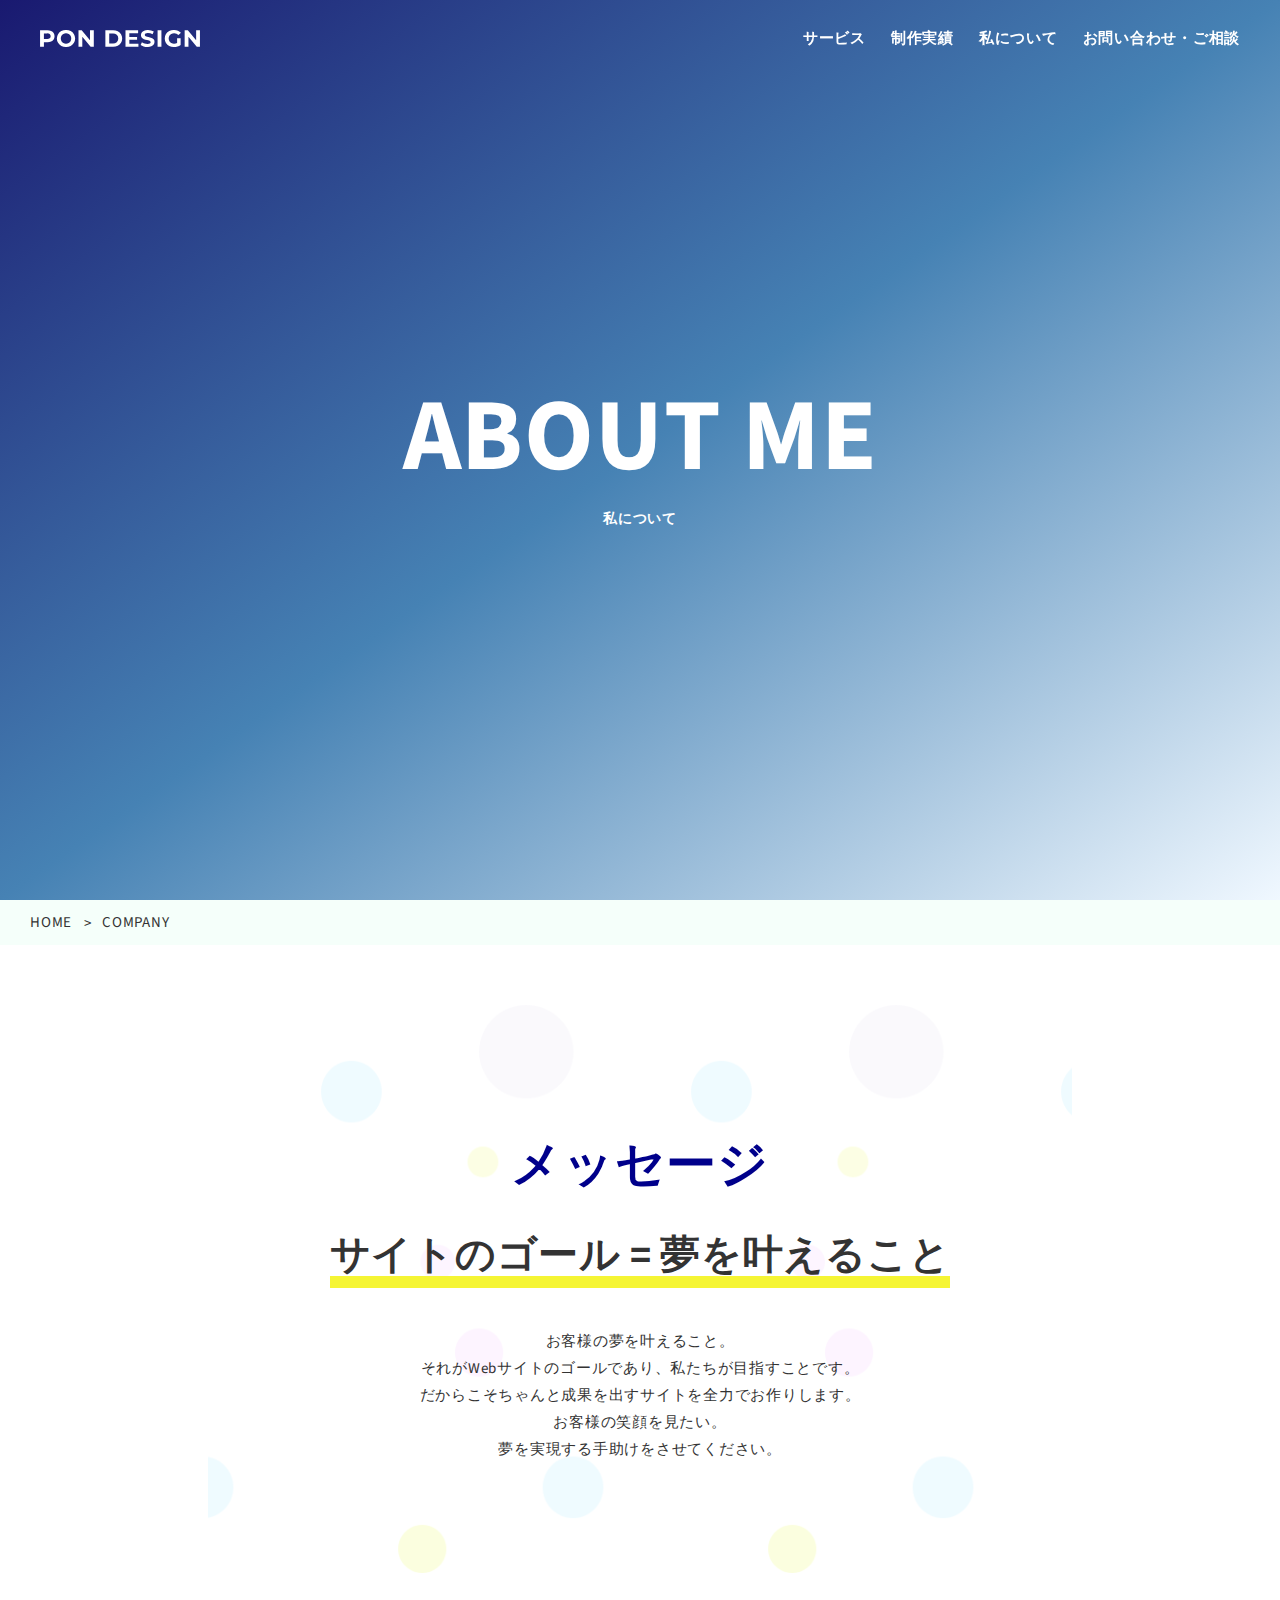
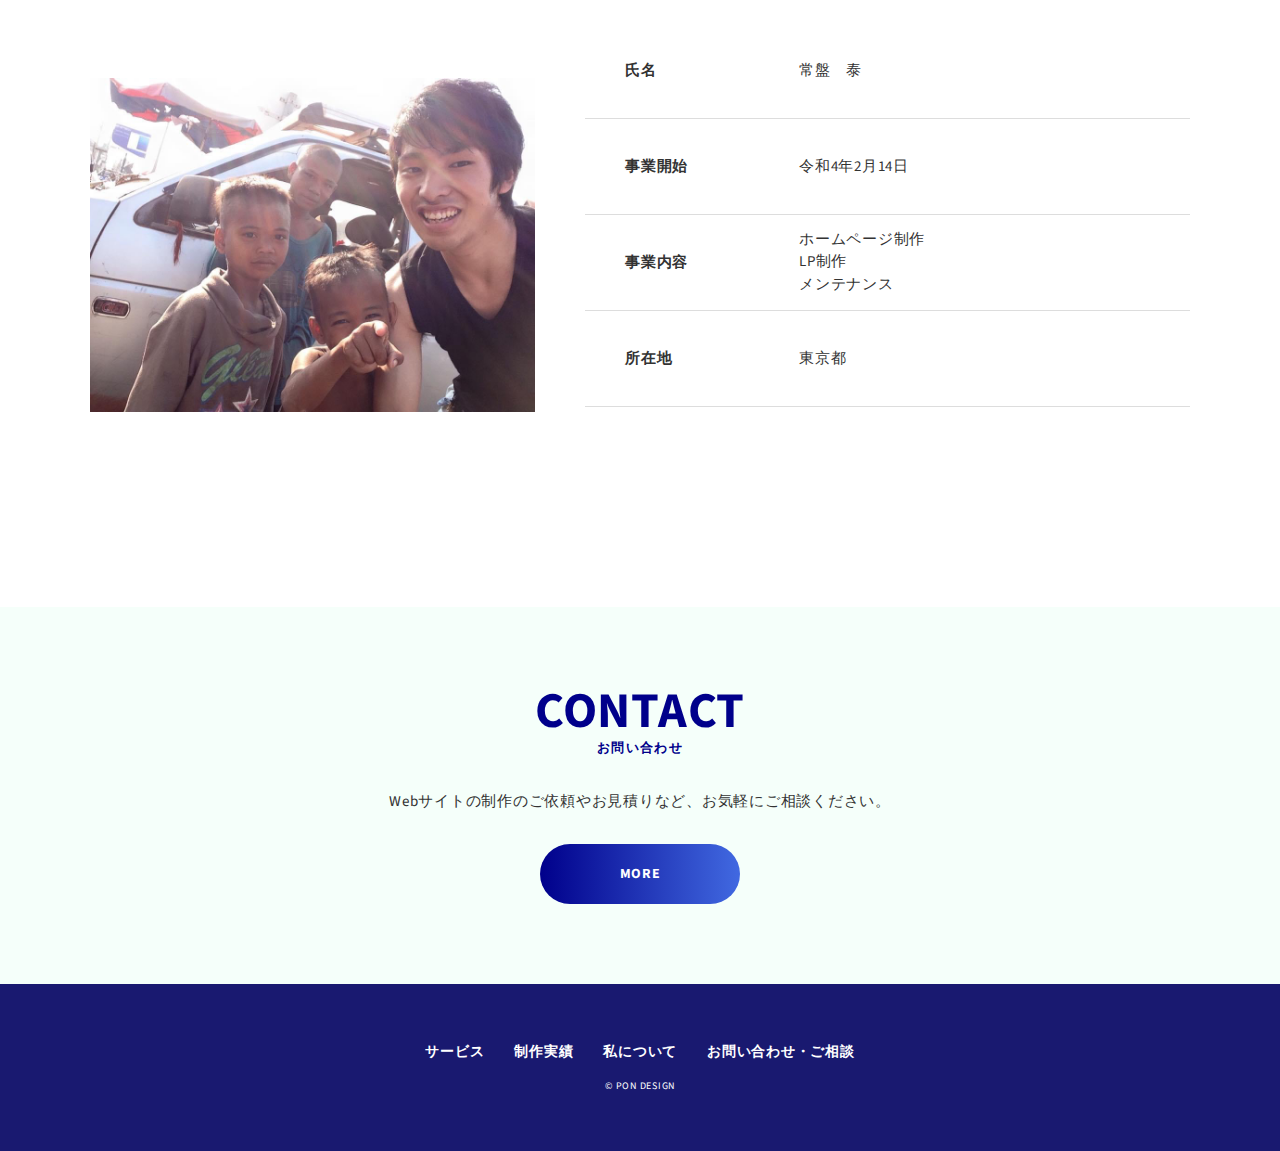
==== commit 7044ad65: "Add files via upload" ====
--- a/company.html
+++ b/company.html
@@ -118,7 +118,7 @@
       <div class="contact__inner inner">
           <h2 class="section-title">CONTACT</h2>
           <span class="section-subtitle">お問い合わせ</span>
-          <p class="contact-text">Webサイトの制作のご依頼やお見積りなど、お気軽にご相談ください。</p>
+          <p class="contact-text">Webサイトの制作のご依頼やお見積りなど、<br class="hidden-md">お気軽にご相談ください。</p>
           <div class="util-btn btn"><a href="./contact.html">MORE</a></div>
       </div>
     </section>
--- a/css/style.css
+++ b/css/style.css
@@ -643,7 +643,7 @@
 
 @media screen and (max-width: 768px) {
   .service__body {
-    margin-top: 14px;
+    margin-top: 25px;
   }
 }
 
@@ -661,7 +661,7 @@
 
 @media screen and (max-width: 768px) {
   .service__body-detail {
-    margin-top: 10px;
+    margin-top: 20px;
   }
 }
 
@@ -718,8 +718,8 @@
 
 .works__contents-detail {
   margin-top: 30px;
-  font-size: 1.5rem;
-  line-height: 1.8;
+  font-size: 1.6rem;
+  line-height: 1.5;
 }
 
 .bg-gray {
@@ -924,6 +924,7 @@
 .contact-text {
   margin-top: 35px;
   text-align: center;
+  line-height: 1.6;
 }
 
 .contact__lead {
@@ -1372,7 +1373,7 @@
   }
 }
 
-@media screen and (min-width: 769px) {
+@media screen and (max-width: 768px) {
   .service__service__content__img {
     width: 100%;
   }
@@ -1382,7 +1383,7 @@
   margin-top: 25px;
 }
 
-@media screen and (min-width: 769px) {
+@media screen and (max-width: 768px) {
   .service__service__content__body {
     width: 100%;
   }
@@ -1548,6 +1549,10 @@
 .works__works__item {
   -webkit-transition: all .3s;
   transition: all .3s;
+}
+
+.works__works__item a {
+  color: #333;
 }
 
 .works__works__item:hover {
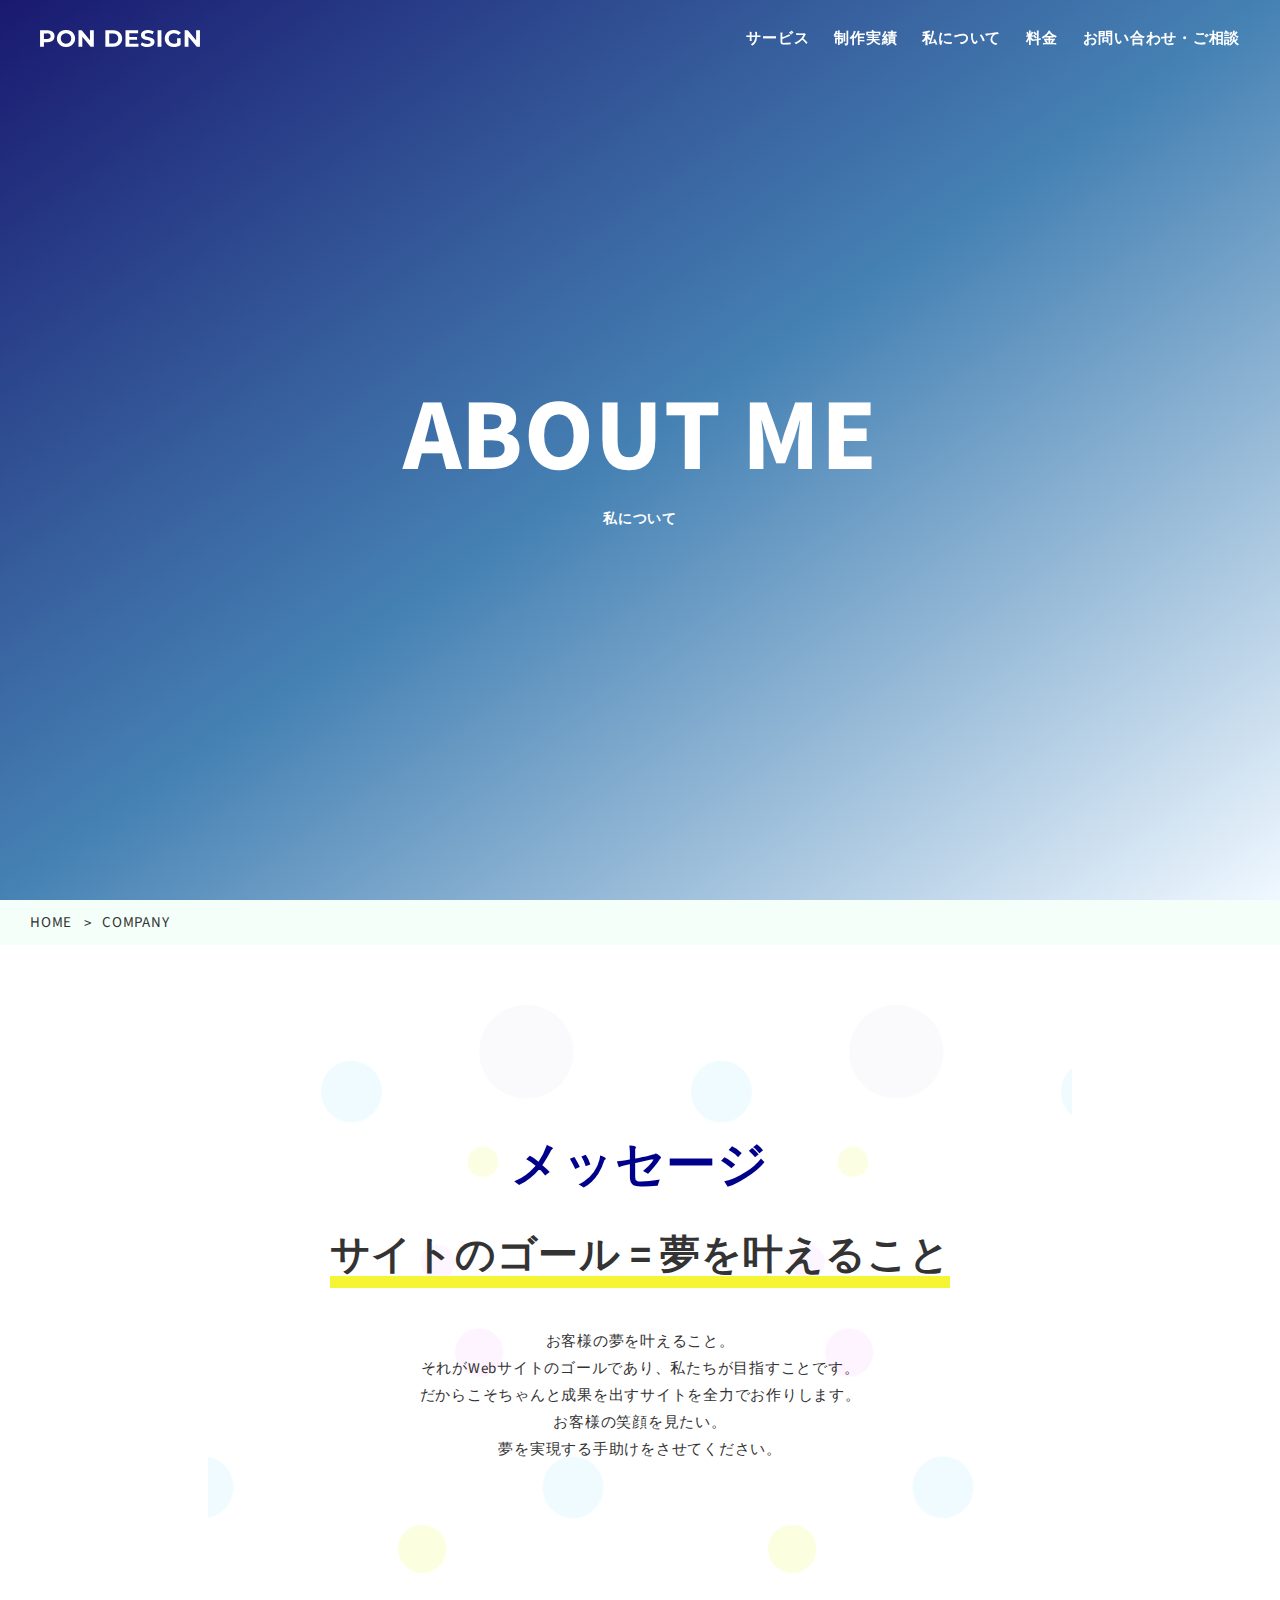
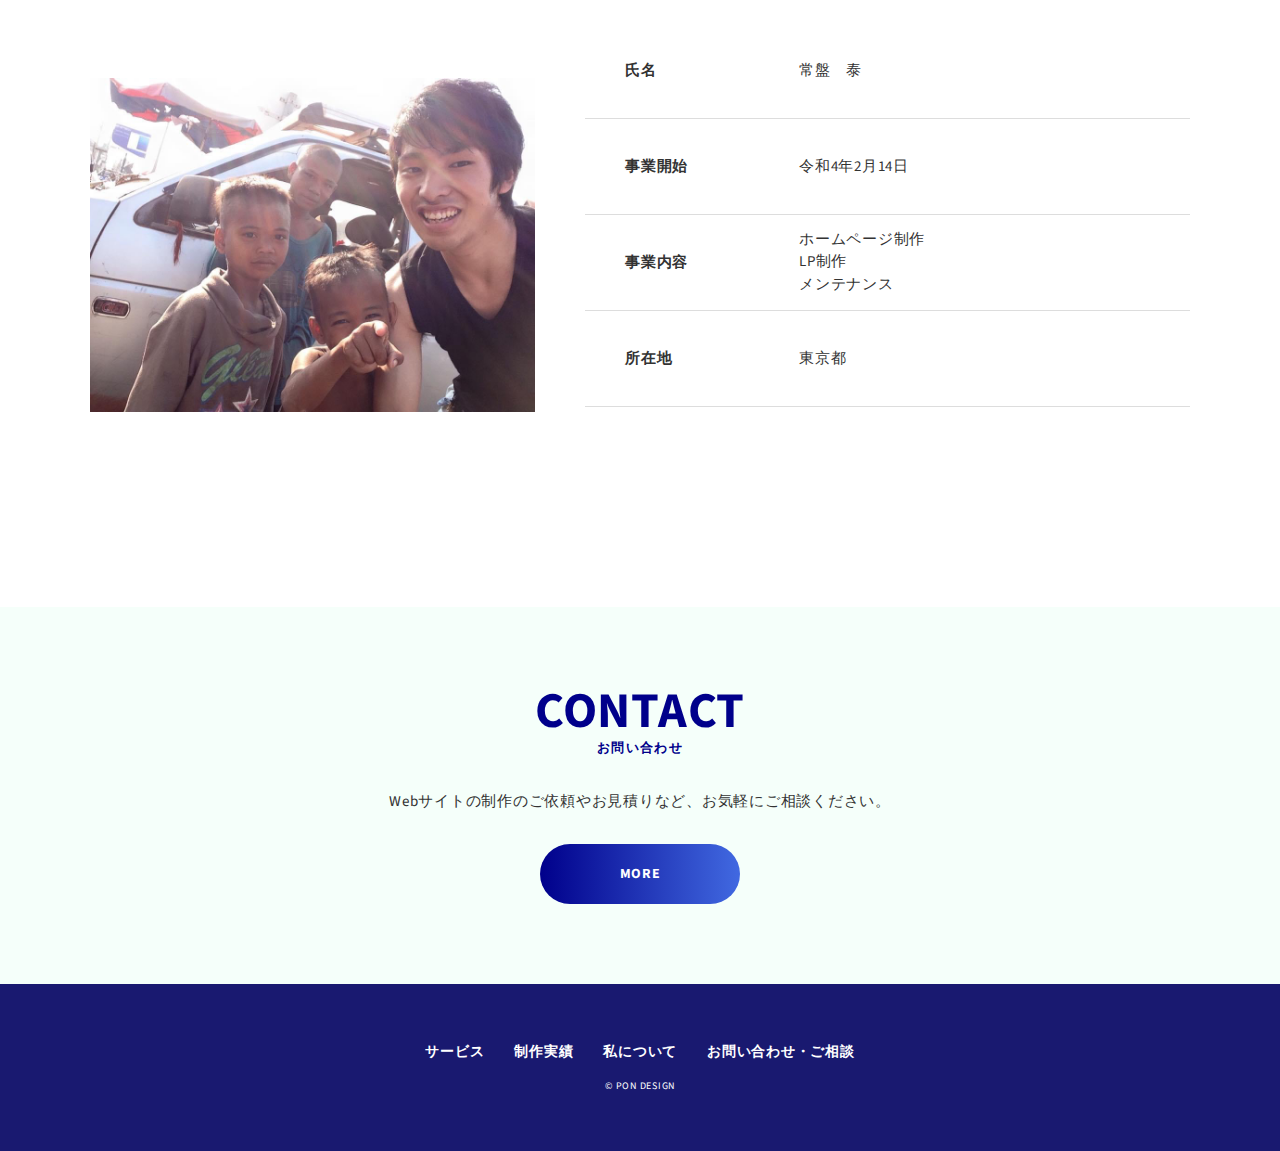
==== commit d2651f95: "Add files via upload" ====
--- a/company.html
+++ b/company.html
@@ -6,7 +6,7 @@
   <meta http-equiv="X-UA-Compatible" content="IE=edge">
   <meta name="viewport" content="width=device-width, initial-scale=1.0">
   <meta name="description" content="description">
-  <title>ねこぽん</title>
+  <title>Seru Portofolio</title>
   <!-- fontawesome	 -->
   <link rel="stylesheet" href="https://cdnjs.cloudflare.com/ajax/libs/font-awesome/5.11.2/css/all.css">
   <!-- icon -->
@@ -25,27 +25,27 @@
 </head>
 
 <body>
-  <header class="header">
-    <div class="header__inner inner">
-      <div class="site-title"><a href="./"><img src="./img/logo.svg" alt=""></a></div>
-      <nav class="header__nav">
-        <ul class="header__list">
-          <li class="header__item"><a href="./service.html" class="header__item__link">サービス</a></li>
-          <li class="header__item"><a href="./works.html" class="header__item__link">制作実績</a></li>
-          <li class="header__item"><a href="./company.html" class="header__item__link">私について</a></li>
-          <!-- <li class="header__item"><a href="./recruit.html" class="header__item__link">RECRUIT</a></li> -->
-          <li class="header__item"><a href="./contact.html" class="header__item__link">お問い合わせ・ご相談</a></li>
-        </ul>
-      </nav>
-      <div class="burger-btn">
-        <span class="bar bar__top"></span>
-        <span class="bar bar__mid"></span>
-        <span class="bar bar__bottom"></span>
-      </div>
-    </div>
-    <div class="mask"></div>
-  </header>
-  <!-- /.header -->
+    <header class="header">
+        <div class="header__inner inner">
+            <h1 class="site-title"><a href="./"><img src="./img/logo.svg" alt=""></a></h1>
+            <nav class="header__nav">
+                <ul class="header__list">
+                    <li class="header__item"><a href="./service.html" class="header__item__link">サービス</a></li>
+                    <li class="header__item"><a href="./works.html" class="header__item__link">制作実績</a></li>
+                    <li class="header__item"><a href="./company.html" class="header__item__link">私について</a></li>
+                    <li class="header__item"><a href="./price.html" class="header__item__link">料金</a></li>
+                    <li class="header__item"><a href="./contact.html" class="header__item__link">お問い合わせ・ご相談</a></li>
+                </ul>
+            </nav>
+            <div class="burger-btn">
+                <span class="bar bar__top"></span>
+                <span class="bar bar__mid"></span>
+                <span class="bar bar__bottom"></span>
+            </div>
+        </div>
+        <div class="mask"></div>
+    </header>
+    <!-- /.header -->
 
   <main class="main">
     <div class="mainvisual">
--- a/css/style.css
+++ b/css/style.css
@@ -99,6 +99,21 @@
   text-align: center;
 }
 
+.section-lead {
+  font-size: 2rem;
+  color: #00008b;
+  text-align: center;
+  margin-top: 50px;
+}
+
+@media screen and (max-width: 768px) {
+  .section-lead {
+    font-size: 1.6rem;
+    margin-top: 20px;
+    line-height: 1.5;
+  }
+}
+
 /* 共通クラス
 -------------------------------------------------------------*/
 .inner {
@@ -322,6 +337,10 @@
 .burger-btn {
   display: none;
   z-index: 30;
+}
+
+.burger-btn:hover {
+  cursor: pointer;
 }
 
 @media screen and (max-width: 768px) {
@@ -1906,6 +1925,513 @@
 .recruit__recruit__movie__movie iframe {
   width: 100%;
   height: 100%;
+}
+
+/*==================================================================
+# price
+================================================================= */
+@media screen and (min-width: 769px) {
+  .hp .section-title {
+    margin-top: 120px;
+  }
+}
+
+.price__content {
+  max-width: 1110px;
+}
+
+@media screen and (max-width: 768px) {
+  .price__content {
+    margin-top: 40px;
+  }
+}
+
+.price__content__list {
+  margin-top: 70px;
+}
+
+@media screen and (min-width: 769px) {
+  .price__content__list {
+    display: -webkit-box;
+    display: -ms-flexbox;
+    display: flex;
+    -webkit-box-pack: justify;
+        -ms-flex-pack: justify;
+            justify-content: space-between;
+  }
+}
+
+.price__content__item {
+  background-color: #f5fffa;
+  padding: 30px 20px;
+  border-radius: 20px;
+}
+
+@media screen and (min-width: 769px) {
+  .price__content__item {
+    width: 30%;
+  }
+}
+
+@media screen and (max-width: 768px) {
+  .price__content__item + .price__content__item {
+    margin-top: 50px;
+  }
+}
+
+@media screen and (max-width: 768px) {
+  .price__content__img {
+    width: 100%;
+  }
+}
+
+.price__content__body {
+  margin-top: 35px;
+}
+
+@media screen and (max-width: 768px) {
+  .price__content__body {
+    width: 100%;
+  }
+}
+
+.price__content-subtitle {
+  position: relative;
+  display: block;
+  text-align: center;
+  margin: 20px auto;
+  font-size: 1.2rem;
+}
+
+@media screen and (max-width: 768px) {
+  .price__content-subtitle {
+    font-size: 1rem;
+  }
+}
+
+.price__content-subtitle::before, .price__content-subtitle::after {
+  content: "";
+  display: inline-block;
+  background-color: #282f35;
+  width: 200px;
+  height: 5px;
+  margin: 0 5px;
+  vertical-align: middle;
+  width: 15px;
+  height: 1px;
+  background-color: #333;
+}
+
+.price__content-subtitle::before {
+  -webkit-transform: rotate(60deg);
+  transform: rotate(60deg);
+}
+
+.price__content-subtitle::after {
+  -webkit-transform: rotate(-60deg);
+  transform: rotate(-60deg);
+}
+
+.price__content-title {
+  font-size: 2rem;
+  font-weight: 700;
+  letter-spacing: .05em;
+  text-align: center;
+}
+
+@media screen and (max-width: 768px) {
+  .price__content-title {
+    font-size: 1.8rem;
+    text-align: center;
+  }
+}
+
+.price__content-price {
+  margin-top: 20px;
+  font-size: 4rem;
+  font-weight: 700;
+  text-align: center;
+  color: #00008b;
+}
+
+@media screen and (max-width: 768px) {
+  .price__content-price {
+    font-size: 3rem;
+  }
+}
+
+.price__content-lead {
+  text-align: center;
+  font-size: 2rem;
+  font-weight: 700;
+  margin-top: 20px;
+  border-bottom: 2px solid #00008b;
+  padding-bottom: 5px;
+}
+
+.price__content__body__list {
+  margin: 50px auto 0;
+  max-width: 250px;
+}
+
+.price__content__body-item {
+  margin-top: 20px;
+  display: -webkit-box;
+  display: -ms-flexbox;
+  display: flex;
+  -webkit-box-pack: justify;
+      -ms-flex-pack: justify;
+          justify-content: space-between;
+  padding-bottom: 5px;
+  border-bottom: 1px solid #333;
+}
+
+.price__content-detail {
+  margin-top: 50px;
+  font-size: 1.5rem;
+  letter-spacing: .05em;
+  line-height: 2;
+}
+
+@media screen and (max-width: 768px) {
+  .price__content-detail {
+    font-size: 1.4rem;
+    line-height: 1.7143;
+    margin-top: 15px;
+  }
+}
+
+/* lp
+-------------------------------------------------------------*/
+@media screen and (min-width: 769px) {
+  .lp .section-title {
+    margin-top: 120px;
+  }
+}
+
+.lp__content {
+  max-width: 1110px;
+}
+
+@media screen and (max-width: 768px) {
+  .lp__content {
+    margin-top: 40px;
+  }
+}
+
+.lp__content__list {
+  margin-top: 70px;
+}
+
+@media screen and (min-width: 769px) {
+  .lp__content__list {
+    display: -webkit-box;
+    display: -ms-flexbox;
+    display: flex;
+    -webkit-box-pack: justify;
+        -ms-flex-pack: justify;
+            justify-content: space-between;
+  }
+}
+
+.lp__content__item {
+  background-color: #f5fffa;
+  padding: 30px 20px;
+  border-radius: 20px;
+}
+
+@media screen and (min-width: 769px) {
+  .lp__content__item {
+    width: 30%;
+  }
+}
+
+@media screen and (max-width: 768px) {
+  .lp__content__item + .lp__content__item {
+    margin-top: 50px;
+  }
+}
+
+@media screen and (max-width: 768px) {
+  .lp__content__img {
+    width: 100%;
+  }
+}
+
+.lp__content__body {
+  margin-top: 35px;
+}
+
+@media screen and (max-width: 768px) {
+  .lp__content__body {
+    width: 100%;
+  }
+}
+
+.lp__content-subtitle {
+  position: relative;
+  display: block;
+  text-align: center;
+  margin: 20px auto;
+  font-size: 1.2rem;
+}
+
+@media screen and (max-width: 768px) {
+  .lp__content-subtitle {
+    font-size: 1rem;
+  }
+}
+
+.lp__content-subtitle::before, .lp__content-subtitle::after {
+  content: "";
+  display: inline-block;
+  background-color: #282f35;
+  width: 200px;
+  height: 5px;
+  margin: 0 5px;
+  vertical-align: middle;
+  width: 15px;
+  height: 1px;
+  background-color: #333;
+}
+
+.lp__content-subtitle::before {
+  -webkit-transform: rotate(60deg);
+  transform: rotate(60deg);
+}
+
+.lp__content-subtitle::after {
+  -webkit-transform: rotate(-60deg);
+  transform: rotate(-60deg);
+}
+
+.lp__content-title {
+  font-size: 2rem;
+  font-weight: 700;
+  letter-spacing: .05em;
+  text-align: center;
+}
+
+@media screen and (max-width: 768px) {
+  .lp__content-title {
+    font-size: 1.8rem;
+    text-align: center;
+  }
+}
+
+.lp__content-price {
+  margin-top: 20px;
+  font-size: 4rem;
+  font-weight: 700;
+  text-align: center;
+  color: #00008b;
+}
+
+@media screen and (max-width: 768px) {
+  .lp__content-price {
+    font-size: 3rem;
+  }
+}
+
+.lp__content-time {
+  text-align: center;
+  font-size: 2rem;
+  font-weight: 700;
+  margin-top: 20px;
+  padding-bottom: 5px;
+}
+
+.lp__content__body-item {
+  margin-top: 20px;
+  display: -webkit-box;
+  display: -ms-flexbox;
+  display: flex;
+  -webkit-box-pack: justify;
+      -ms-flex-pack: justify;
+          justify-content: space-between;
+  padding-bottom: 5px;
+  border-bottom: 1px solid #333;
+}
+
+.lp__content-detail {
+  margin-top: 30px;
+  font-size: 1.5rem;
+  letter-spacing: .05em;
+  line-height: 2;
+}
+
+@media screen and (max-width: 768px) {
+  .lp__content-detail {
+    font-size: 1.4rem;
+    line-height: 1.7143;
+    margin-top: 15px;
+  }
+}
+
+/* maintenance
+-------------------------------------------------------------*/
+@media screen and (min-width: 769px) {
+  .maintenance .section-title {
+    margin-top: 120px;
+  }
+}
+
+.maintenance__content {
+  max-width: 1110px;
+}
+
+@media screen and (max-width: 768px) {
+  .maintenance__content {
+    margin-top: 40px;
+  }
+}
+
+.maintenance__content__list {
+  margin-top: 70px;
+}
+
+@media screen and (min-width: 769px) {
+  .maintenance__content__list {
+    display: -webkit-box;
+    display: -ms-flexbox;
+    display: flex;
+    -ms-flex-pack: distribute;
+        justify-content: space-around;
+  }
+}
+
+.maintenance__content__item {
+  background-color: #f5fffa;
+  padding: 30px 20px;
+  border-radius: 20px;
+}
+
+@media screen and (min-width: 769px) {
+  .maintenance__content__item {
+    width: 40%;
+  }
+}
+
+@media screen and (max-width: 768px) {
+  .maintenance__content__item + .maintenance__content__item {
+    margin-top: 50px;
+  }
+}
+
+@media screen and (max-width: 768px) {
+  .maintenance__content__img {
+    width: 100%;
+  }
+}
+
+.maintenance__content__body {
+  margin-top: 35px;
+}
+
+@media screen and (max-width: 768px) {
+  .maintenance__content__body {
+    width: 100%;
+  }
+}
+
+.maintenance__content-subtitle {
+  position: relative;
+  display: block;
+  text-align: center;
+  margin: 20px auto;
+  font-size: 1.2rem;
+}
+
+@media screen and (max-width: 768px) {
+  .maintenance__content-subtitle {
+    font-size: 1rem;
+  }
+}
+
+.maintenance__content-subtitle::before, .maintenance__content-subtitle::after {
+  content: "";
+  display: inline-block;
+  background-color: #282f35;
+  width: 200px;
+  height: 5px;
+  margin: 0 5px;
+  vertical-align: middle;
+  width: 15px;
+  height: 1px;
+  background-color: #333;
+}
+
+.maintenance__content-subtitle::before {
+  -webkit-transform: rotate(60deg);
+  transform: rotate(60deg);
+}
+
+.maintenance__content-subtitle::after {
+  -webkit-transform: rotate(-60deg);
+  transform: rotate(-60deg);
+}
+
+.maintenance__content-title {
+  font-size: 2rem;
+  font-weight: 700;
+  letter-spacing: .05em;
+  text-align: center;
+}
+
+@media screen and (max-width: 768px) {
+  .maintenance__content-title {
+    font-size: 1.8rem;
+    text-align: center;
+  }
+}
+
+.maintenance__content-price {
+  margin-top: 20px;
+  font-size: 4rem;
+  font-weight: 700;
+  text-align: center;
+  color: #00008b;
+}
+
+@media screen and (max-width: 768px) {
+  .maintenance__content-price {
+    font-size: 3rem;
+  }
+}
+
+.maintenance__content-time {
+  text-align: center;
+  font-size: 2rem;
+  font-weight: 700;
+  margin-top: 20px;
+  padding-bottom: 5px;
+}
+
+.maintenance__content__body-item {
+  margin-top: 20px;
+  display: -webkit-box;
+  display: -ms-flexbox;
+  display: flex;
+  -webkit-box-pack: justify;
+      -ms-flex-pack: justify;
+          justify-content: space-between;
+  padding-bottom: 5px;
+  border-bottom: 1px solid #333;
+}
+
+.maintenance__content-detail {
+  margin-top: 30px;
+  font-size: 1.5rem;
+  letter-spacing: .05em;
+  line-height: 2;
+}
+
+@media screen and (max-width: 768px) {
+  .maintenance__content-detail {
+    font-size: 1.4rem;
+    line-height: 1.7143;
+    margin-top: 15px;
+  }
 }
 
 /*==================================================================
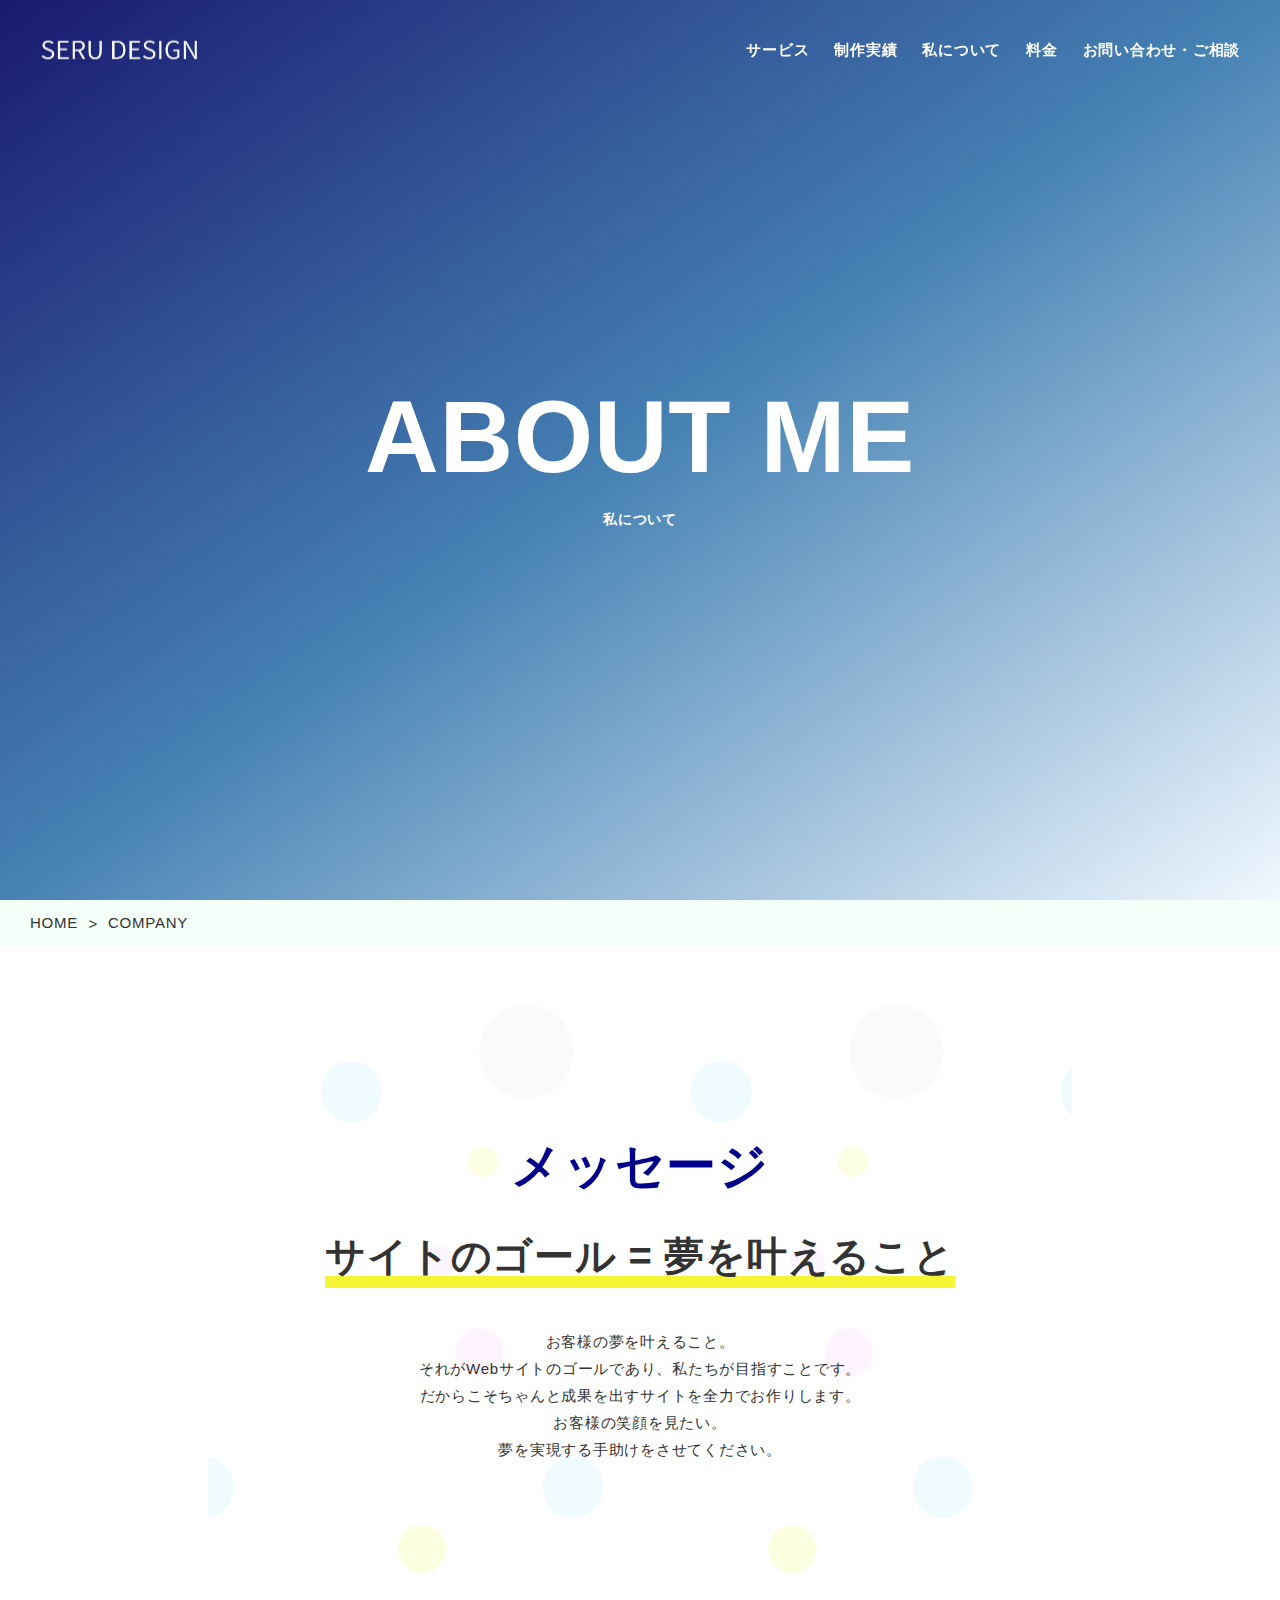
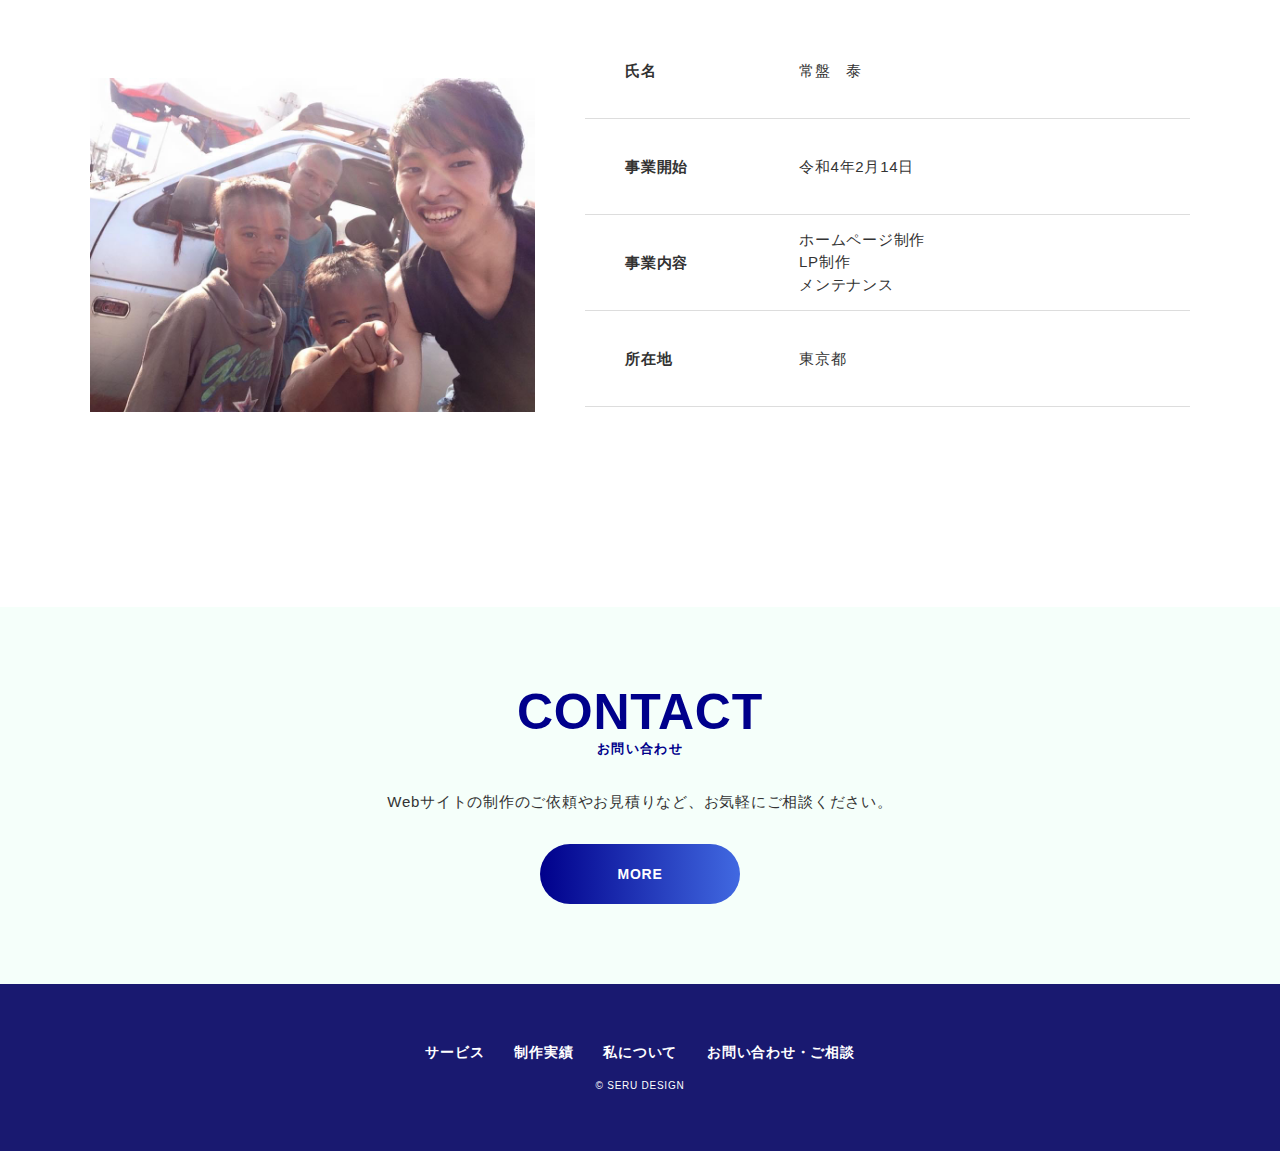
==== commit 74b897cc: "Add files via upload" ====
--- a/company.html
+++ b/company.html
@@ -10,7 +10,7 @@
   <!-- fontawesome	 -->
   <link rel="stylesheet" href="https://cdnjs.cloudflare.com/ajax/libs/font-awesome/5.11.2/css/all.css">
   <!-- icon -->
-  <link rel="shortcut icon" href="./img/favicon.ico" type="image/x-icon">
+  <link rel="shortcut icon" href="./img/favicon.png" type="image/x-icon">
   <!-- reset css	 -->
   <link rel="stylesheet" href="./css/reset.css">
   <!-- 	google font -->
@@ -27,7 +27,7 @@
 <body>
     <header class="header">
         <div class="header__inner inner">
-            <h1 class="site-title"><a href="./"><img src="./img/logo.svg" alt=""></a></h1>
+            <h1 class="site-title"><a href="./"><img src="./img/logo-white.png" alt=""></a></h1>
             <nav class="header__nav">
                 <ul class="header__list">
                     <li class="header__item"><a href="./service.html" class="header__item__link">サービス</a></li>
@@ -139,7 +139,7 @@
           <li class="footer__item"><a href="./contact.html" class="footer__item__link">お問い合わせ・ご相談</a></li>
         </ul>
       </nav>
-      <p class="copyright">&copy; PON DESIGN</p>
+      <p class="copyright">&copy; SERU DESIGN</p>
     </div>
   </footer>
   <!-- /.footer -->
--- a/css/style.css
+++ b/css/style.css
@@ -33,8 +33,7 @@
 }
 
 body {
-  font-family: 'Montserrat', sans-serif;
-  font-family: 'Source Sans Pro', sans-serif;
+  font-family: 'Lora', 'Yu Mincho', sans-serif;
   font-size: 1.5rem;
   letter-spacing: .05em;
   color: #333;
@@ -167,6 +166,29 @@
 
 .util-btn a:hover {
   opacity: .7;
+}
+
+.util-link {
+  display: inline-block;
+  border-radius: 50px;
+  width: 200px;
+  height: 60px;
+  line-height: 60px;
+  color: #fff;
+  font-size: 1.4rem;
+  font-weight: 700;
+  background: -webkit-gradient(linear, left top, right top, from(darkblue), to(royalblue));
+  background: linear-gradient(to right, darkblue, royalblue);
+  text-align: center;
+  -webkit-transition: opacity .3s;
+  transition: opacity .3s;
+}
+
+.util-link:hover {
+  cursor: pointer;
+  opacity: .7;
+  -webkit-transition: opacity .3s;
+  transition: opacity .3s;
 }
 
 /* pankuzu
@@ -2533,4 +2555,24 @@
 input[type="tel"] {
   max-width: 200px;
 }
+
+.contact-footer-submit {
+  margin-top: 46px;
+}
+
+@media screen and (max-width: 768px) {
+  .contact-footer-submit {
+    margin-top: 24px;
+  }
+}
+
+.contact-message {
+  text-align: center;
+  margin-top: 60px;
+  display: none;
+}
+
+.contact-message.-error {
+  color: #f00;
+}
 /*# sourceMappingURL=style.css.map */